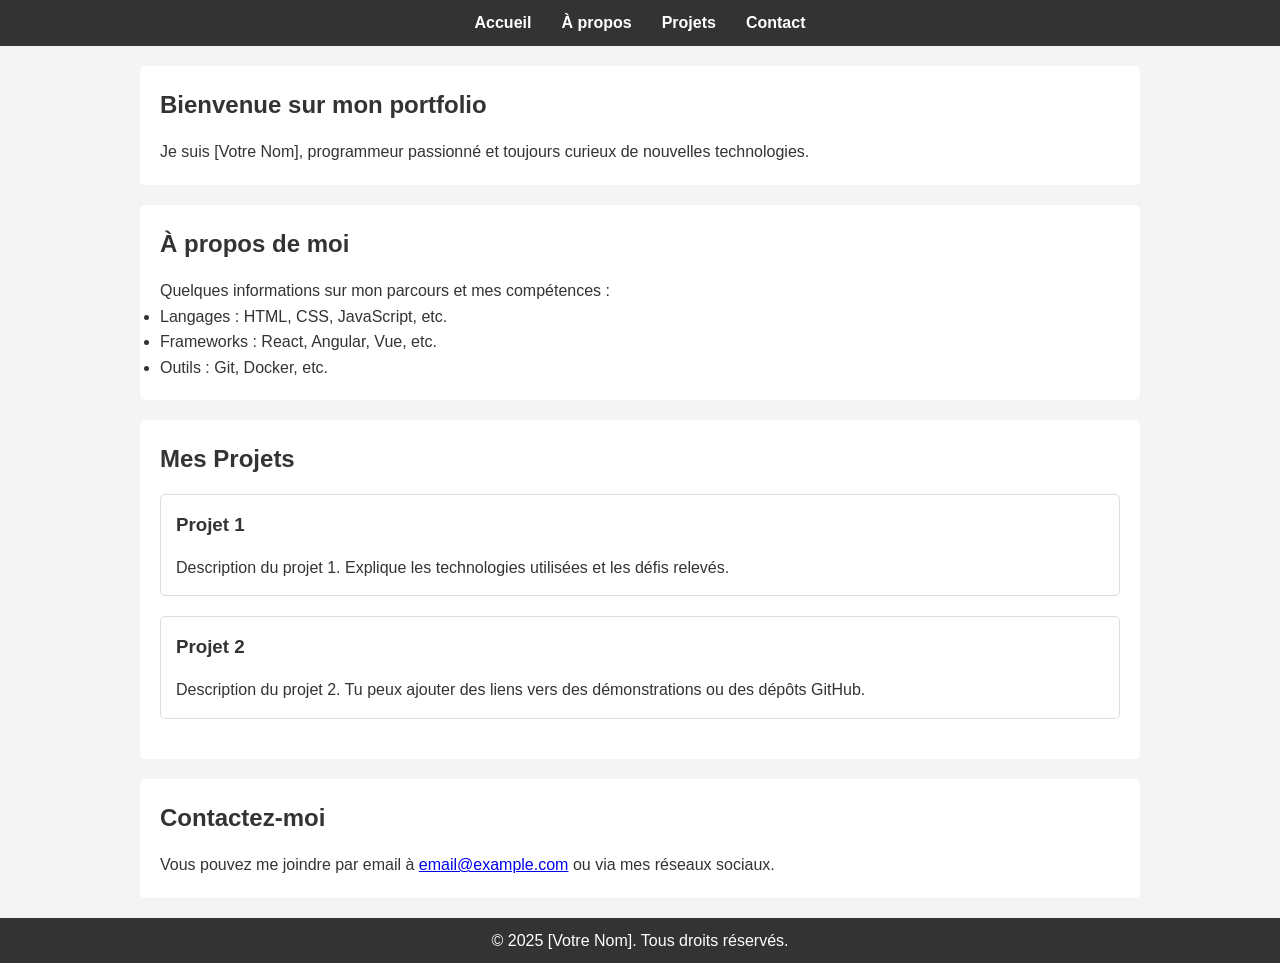
==== index.html @ 2e1150a4 "base" ====
<!DOCTYPE html>
<html lang="fr">
<head>
  <meta charset="UTF-8">
  <meta name="viewport" content="width=device-width, initial-scale=1.0">
  <title>Portfolio - [Votre Nom]</title>
  <link rel="stylesheet" href="styles.css">
</head>
<body>
  <!-- En-tête avec navigation -->
  <header>
    <nav>
      <ul>
        <li><a href="#accueil">Accueil</a></li>
        <li><a href="#apropos">À propos</a></li>
        <li><a href="#projets">Projets</a></li>
        <li><a href="#contact">Contact</a></li>
      </ul>
    </nav>
  </header>

  <!-- Section Accueil -->
  <section id="accueil">
    <h1>Bienvenue sur mon portfolio</h1>
    <p>Je suis [Votre Nom], programmeur passionné et toujours curieux de nouvelles technologies.</p>
  </section>

  <!-- Section À propos -->
  <section id="apropos">
    <h2>À propos de moi</h2>
    <p>Quelques informations sur mon parcours et mes compétences :</p>
    <ul>
      <li>Langages : HTML, CSS, JavaScript, etc.</li>
      <li>Frameworks : React, Angular, Vue, etc.</li>
      <li>Outils : Git, Docker, etc.</li>
    </ul>
  </section>

  <!-- Section Projets -->
  <section id="projets">
    <h2>Mes Projets</h2>
    <div class="projet">
      <h3>Projet 1</h3>
      <p>Description du projet 1. Explique les technologies utilisées et les défis relevés.</p>
    </div>
    <div class="projet">
      <h3>Projet 2</h3>
      <p>Description du projet 2. Tu peux ajouter des liens vers des démonstrations ou des dépôts GitHub.</p>
    </div>
    <!-- Ajoute autant de projets que nécessaire -->
  </section>

  <!-- Section Contact -->
  <section id="contact">
    <h2>Contactez-moi</h2>
    <p>Vous pouvez me joindre par email à <a href="mailto:email@example.com">email@example.com</a> ou via mes réseaux sociaux.</p>
  </section>

  <!-- Pied de page -->
  <footer>
    <p>&copy; 2025 [Votre Nom]. Tous droits réservés.</p>
  </footer>
</body>
</html>
---- styles.css ----
/* Réinitialisation des marges et paddings */
* {
    margin: 0;
    padding: 0;
    box-sizing: border-box;
  }
  
  /* Style global du body */
  body {
    font-family: Arial, sans-serif;
    line-height: 1.6;
    background-color: #f4f4f4;
    color: #333;
  }
  
  /* En-tête et navigation */
  header {
    background-color: #333;
    padding: 10px 0;
  }
  
  header nav ul {
    list-style: none;
    display: flex;
    justify-content: center;
  }
  
  header nav ul li {
    margin: 0 15px;
  }
  
  header nav ul li a {
    color: #fff;
    text-decoration: none;
    font-weight: bold;
  }
  
  header nav ul li a:hover {
    text-decoration: underline;
  }
  
  /* Sections principales */
  section {
    max-width: 1000px;
    margin: 20px auto;
    padding: 20px;
    background-color: #fff;
    border-radius: 5px;
  } 
  
  /* Titres */
  h1, h2, h3 {
    margin-bottom: 15px;
  }
  
  /* Bloc projet */
  .projet {
    margin-bottom: 20px;
    padding: 15px;
    border: 1px solid #ddd;
    border-radius: 5px;
  }
  
  /* Pied de page */
  footer {
    background-color: #333;
    color: #fff;
    text-align: center;
    padding: 10px 0;
  }
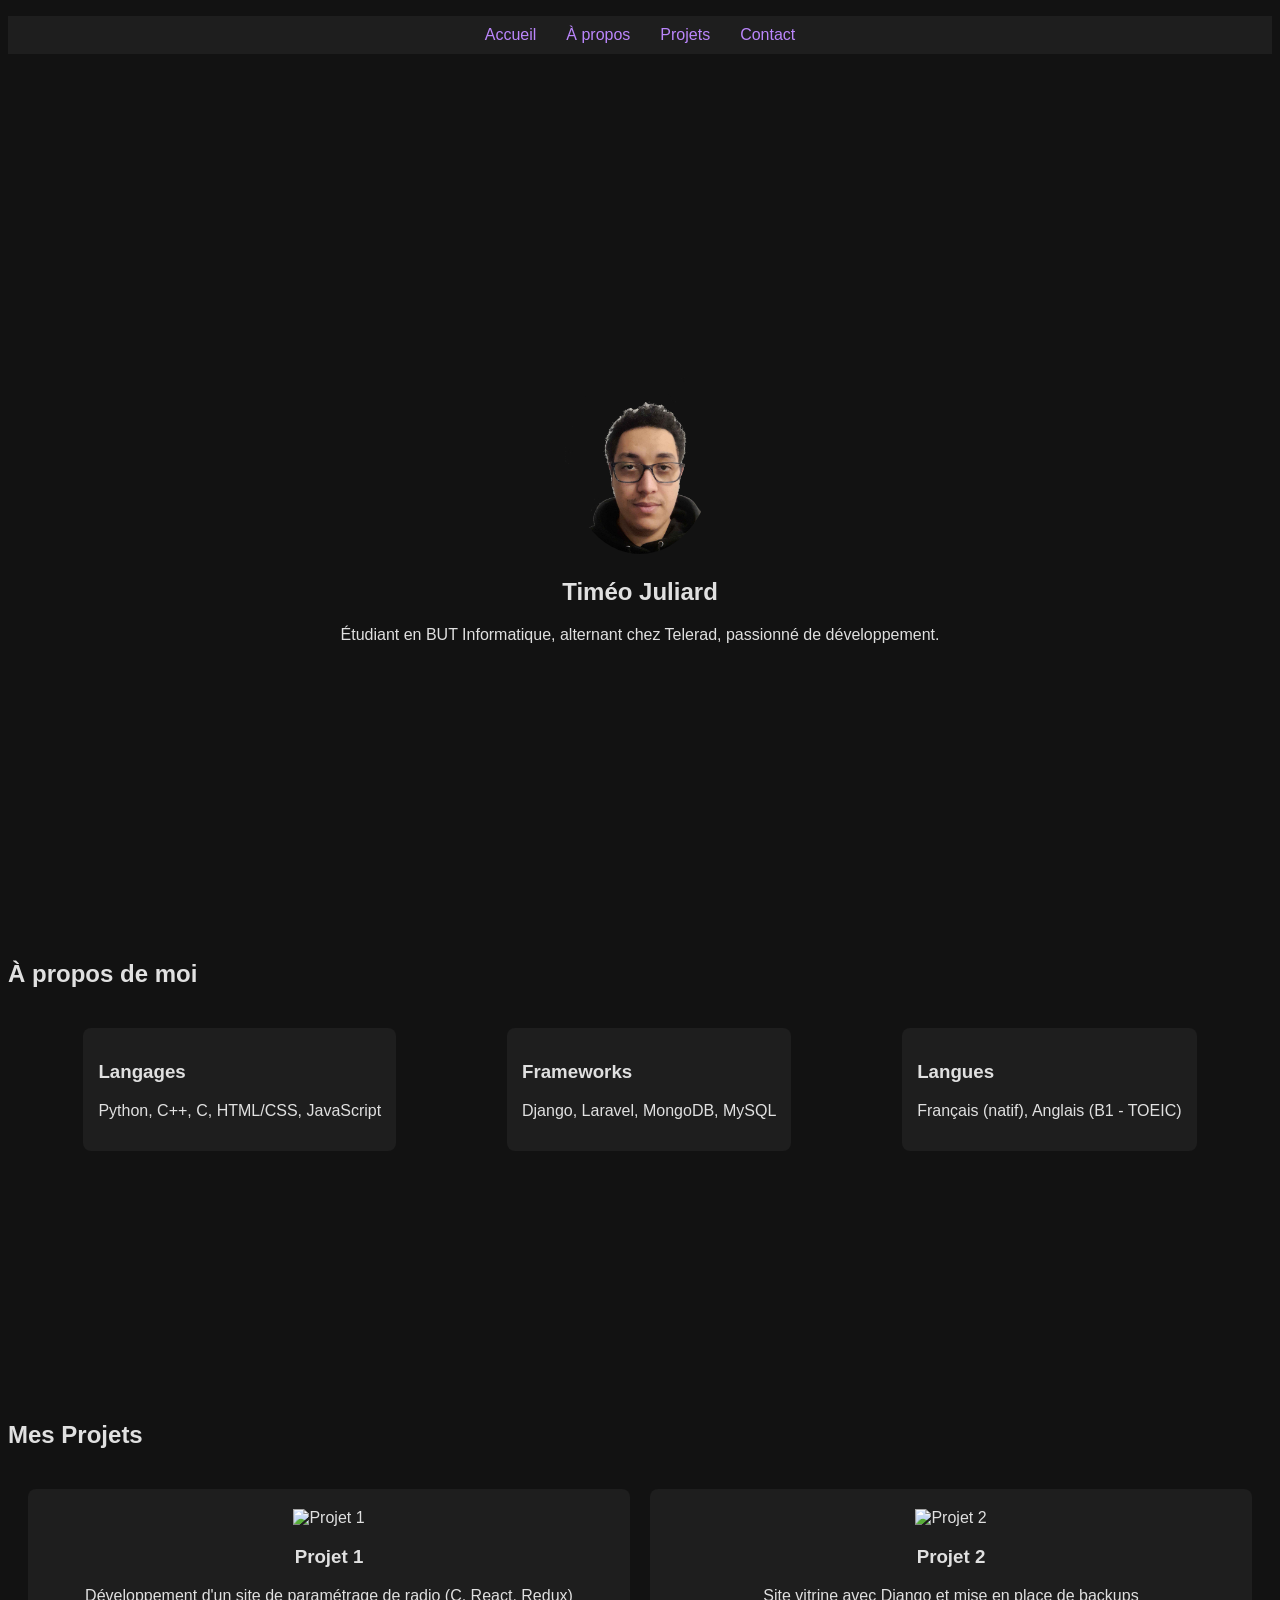
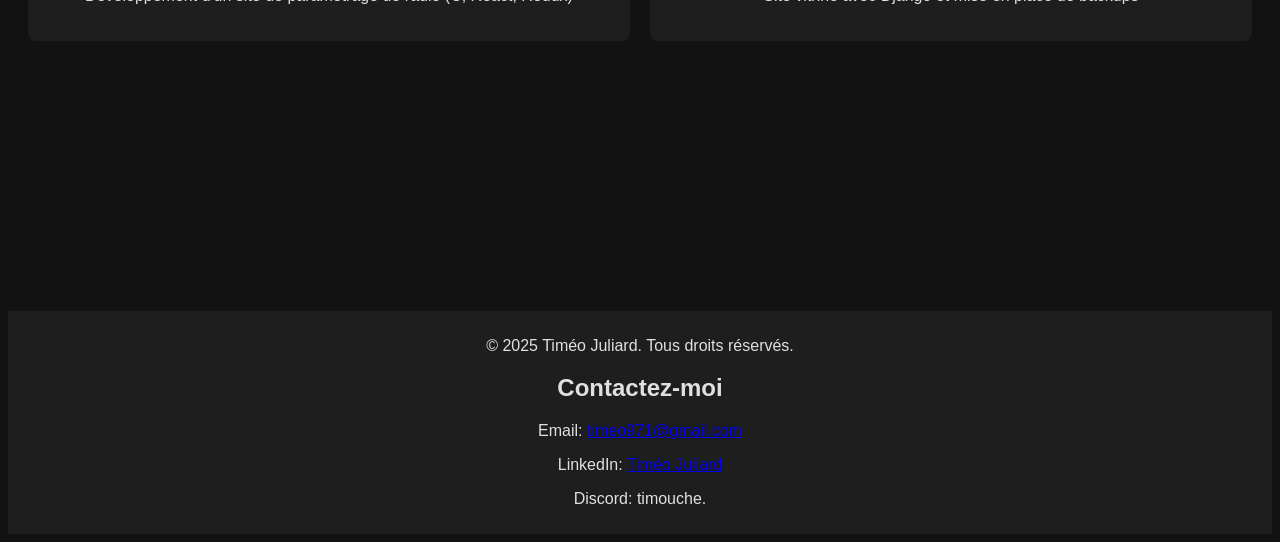
==== commit 3693a168: "mode sombre ajouter" ====
--- a/index.html
+++ b/index.html
@@ -1,64 +1,81 @@
 <!DOCTYPE html>
 <html lang="fr">
 <head>
-  <meta charset="UTF-8">
-  <meta name="viewport" content="width=device-width, initial-scale=1.0">
-  <title>Portfolio - [Votre Nom]</title>
-  <link rel="stylesheet" href="styles.css">
+    <meta charset="UTF-8">
+    <meta name="viewport" content="width=device-width, initial-scale=1.0">
+    <title>Portfolio - Timéo Juliard</title>
+    <link rel="stylesheet" href="styles.css">
 </head>
 <body>
-  <!-- En-tête avec navigation -->
-  <header>
-    <nav>
-      <ul>
-        <li><a href="#accueil">Accueil</a></li>
-        <li><a href="#apropos">À propos</a></li>
-        <li><a href="#projets">Projets</a></li>
-        <li><a href="#contact">Contact</a></li>
-      </ul>
-    </nav>
-  </header>
+    <!-- Navigation -->
+    <header>
+        <nav>
+            <ul>
+                <li><a href="#accueil">Accueil</a></li>
+                <li><a href="#apropos">À propos</a></li>
+                <li><a href="#projets">Projets</a></li>
+                <li><a href="#contact">Contact</a></li>
+            </ul>
+        </nav>
+    </header>
 
-  <!-- Section Accueil -->
-  <section id="accueil">
-    <h1>Bienvenue sur mon portfolio</h1>
-    <p>Je suis [Votre Nom], programmeur passionné et toujours curieux de nouvelles technologies.</p>
-  </section>
+    <!-- Section Accueil -->
+    <section id="accueil">
+        <div class="hero">
+            <img src="moi.png" alt="Timéo Juliard">
+            <h1>Timéo Juliard</h1>
+            <p>Étudiant en BUT Informatique, alternant chez Telerad, passionné de développement.</p>
+        </div>
+    </section>
+    <div claass="equart"></div>
+    <!-- Section À propos et compétences -->
+    <section id="apropos">
+        <h2>À propos de moi</h2>
+        <div class="skills">
+            <div class="skill-block">
+                <h3>Langages</h3>
+                <p>Python, C++, C, HTML/CSS, JavaScript</p>
+            </div>
+            <div class="skill-block">
+                <h3>Frameworks</h3>
+                <p>Django, Laravel, MongoDB, MySQL</p>
+            </div>
+            <div class="skill-block">
+                <h3>Langues</h3>
+                <p>Français (natif), Anglais (B1 - TOEIC)</p>
+            </div>
+        </div>
+    </section>
 
-  <!-- Section À propos -->
-  <section id="apropos">
-    <h2>À propos de moi</h2>
-    <p>Quelques informations sur mon parcours et mes compétences :</p>
-    <ul>
-      <li>Langages : HTML, CSS, JavaScript, etc.</li>
-      <li>Frameworks : React, Angular, Vue, etc.</li>
-      <li>Outils : Git, Docker, etc.</li>
-    </ul>
-  </section>
+    <!-- Section Projets -->
+    <section id="projets">
+        <h2>Mes Projets</h2>
+        <div class="grid">
+            <div class="project-card">
+                <img src="placeholder.png" alt="Projet 1">
+                <h3>Projet 1</h3>
+                <p>Développement d'un site de paramétrage de radio (C, React, Redux)</p>
+            </div>
+            <div class="project-card">
+                <img src="placeholder.png" alt="Projet 2">
+                <h3>Projet 2</h3>
+                <p>Site vitrine avec Django et mise en place de backups</p>
+            </div>
+        </div>
+    </section>
 
-  <!-- Section Projets -->
-  <section id="projets">
-    <h2>Mes Projets</h2>
-    <div class="projet">
-      <h3>Projet 1</h3>
-      <p>Description du projet 1. Explique les technologies utilisées et les défis relevés.</p>
-    </div>
-    <div class="projet">
-      <h3>Projet 2</h3>
-      <p>Description du projet 2. Tu peux ajouter des liens vers des démonstrations ou des dépôts GitHub.</p>
-    </div>
-    <!-- Ajoute autant de projets que nécessaire -->
-  </section>
+    <!-- Section Contact -->
+    <section id="contact">
+        
+    </section>
 
-  <!-- Section Contact -->
-  <section id="contact">
-    <h2>Contactez-moi</h2>
-    <p>Vous pouvez me joindre par email à <a href="mailto:email@example.com">email@example.com</a> ou via mes réseaux sociaux.</p>
-  </section>
-
-  <!-- Pied de page -->
-  <footer>
-    <p>&copy; 2025 [Votre Nom]. Tous droits réservés.</p>
-  </footer>
+    <!-- Footer -->
+    <footer>
+        <p>&copy; 2025 Timéo Juliard. Tous droits réservés.</p>
+        <h2>Contactez-moi</h2>
+        <p>Email: <a href="mailto:timeo971@gmail.com">timeo971@gmail.com</a></p>
+        <p>LinkedIn: <a href="https://www.linkedin.com/in/Timéo JULIARD/" target="_blank">Timéo Juliard</a></p>
+        <p>Discord: timouche.</p>
+    </footer>
 </body>
 </html>
--- a/styles.css
+++ b/styles.css
@@ -1,71 +1,70 @@
-/* Réinitialisation des marges et paddings */
-* {
-    margin: 0;
-    padding: 0;
-    box-sizing: border-box;
-  }
-  
-  /* Style global du body */
-  body {
-    font-family: Arial, sans-serif;
-    line-height: 1.6;
-    background-color: #f4f4f4;
-    color: #333;
-  }
-  
-  /* En-tête et navigation */
-  header {
-    background-color: #333;
-    padding: 10px 0;
-  }
-  
-  header nav ul {
-    list-style: none;
-    display: flex;
-    justify-content: center;
-  }
-  
-  header nav ul li {
-    margin: 0 15px;
-  }
-  
-  header nav ul li a {
-    color: #fff;
-    text-decoration: none;
-    font-weight: bold;
-  }
-  
-  header nav ul li a:hover {
-    text-decoration: underline;
-  }
-  
-  /* Sections principales */
-  section {
-    max-width: 1000px;
-    margin: 20px auto;
-    padding: 20px;
-    background-color: #fff;
-    border-radius: 5px;
-  } 
-  
-  /* Titres */
-  h1, h2, h3 {
-    margin-bottom: 15px;
-  }
-  
-  /* Bloc projet */
-  .projet {
-    margin-bottom: 20px;
-    padding: 15px;
-    border: 1px solid #ddd;
-    border-radius: 5px;
-  }
-  
-  /* Pied de page */
-  footer {
-    background-color: #333;
-    color: #fff;
-    text-align: center;
-    padding: 10px 0;
-  }
-  +body {
+  background-color: #121212;
+  color: #E0E0E0;
+  font-family: 'Orbitron', sans-serif;
+}
+header nav ul {
+  display: flex;
+  justify-content: center;
+  list-style: none;
+  padding: 10px;
+  background-color: #1E1E1E;
+}
+header nav ul li {
+  margin: 0 15px;
+}
+header nav ul li a {
+  color: #BB86FC;
+  text-decoration: none;
+}
+header nav ul li a:hover {
+  text-decoration: underline;
+}
+.hero {
+  text-align: center;
+  padding: 50px;
+}
+.hero img {
+  width: 150px;
+  border-radius: 50%;
+}
+.skills {
+  display: flex;
+  justify-content: space-around;
+  padding: 20px;
+}
+.skill-block {
+  background-color: #1E1E1E;
+  padding: 15px;
+  border-radius: 8px;
+  transition: box-shadow 0.3s ease;
+}
+.skill-block:hover {
+  box-shadow: 0 0 10px #BB86FC;
+}
+.grid {
+  display: grid;
+  grid-template-columns: repeat(2, 1fr);
+  gap: 20px;
+  padding: 20px;
+}
+.project-card {
+  background-color: #1E1E1E;
+  padding: 20px;
+  border-radius: 8px;
+  text-align: center;
+  transition: box-shadow 0.3s ease;
+}
+.project-card:hover {
+  box-shadow: 0 0 15px #03DAC6;
+}
+footer {
+  text-align: center;
+  padding: 10px;
+  background-color: #1E1E1E;
+}
+
+section
+{
+  margin: 250px 0;
+}
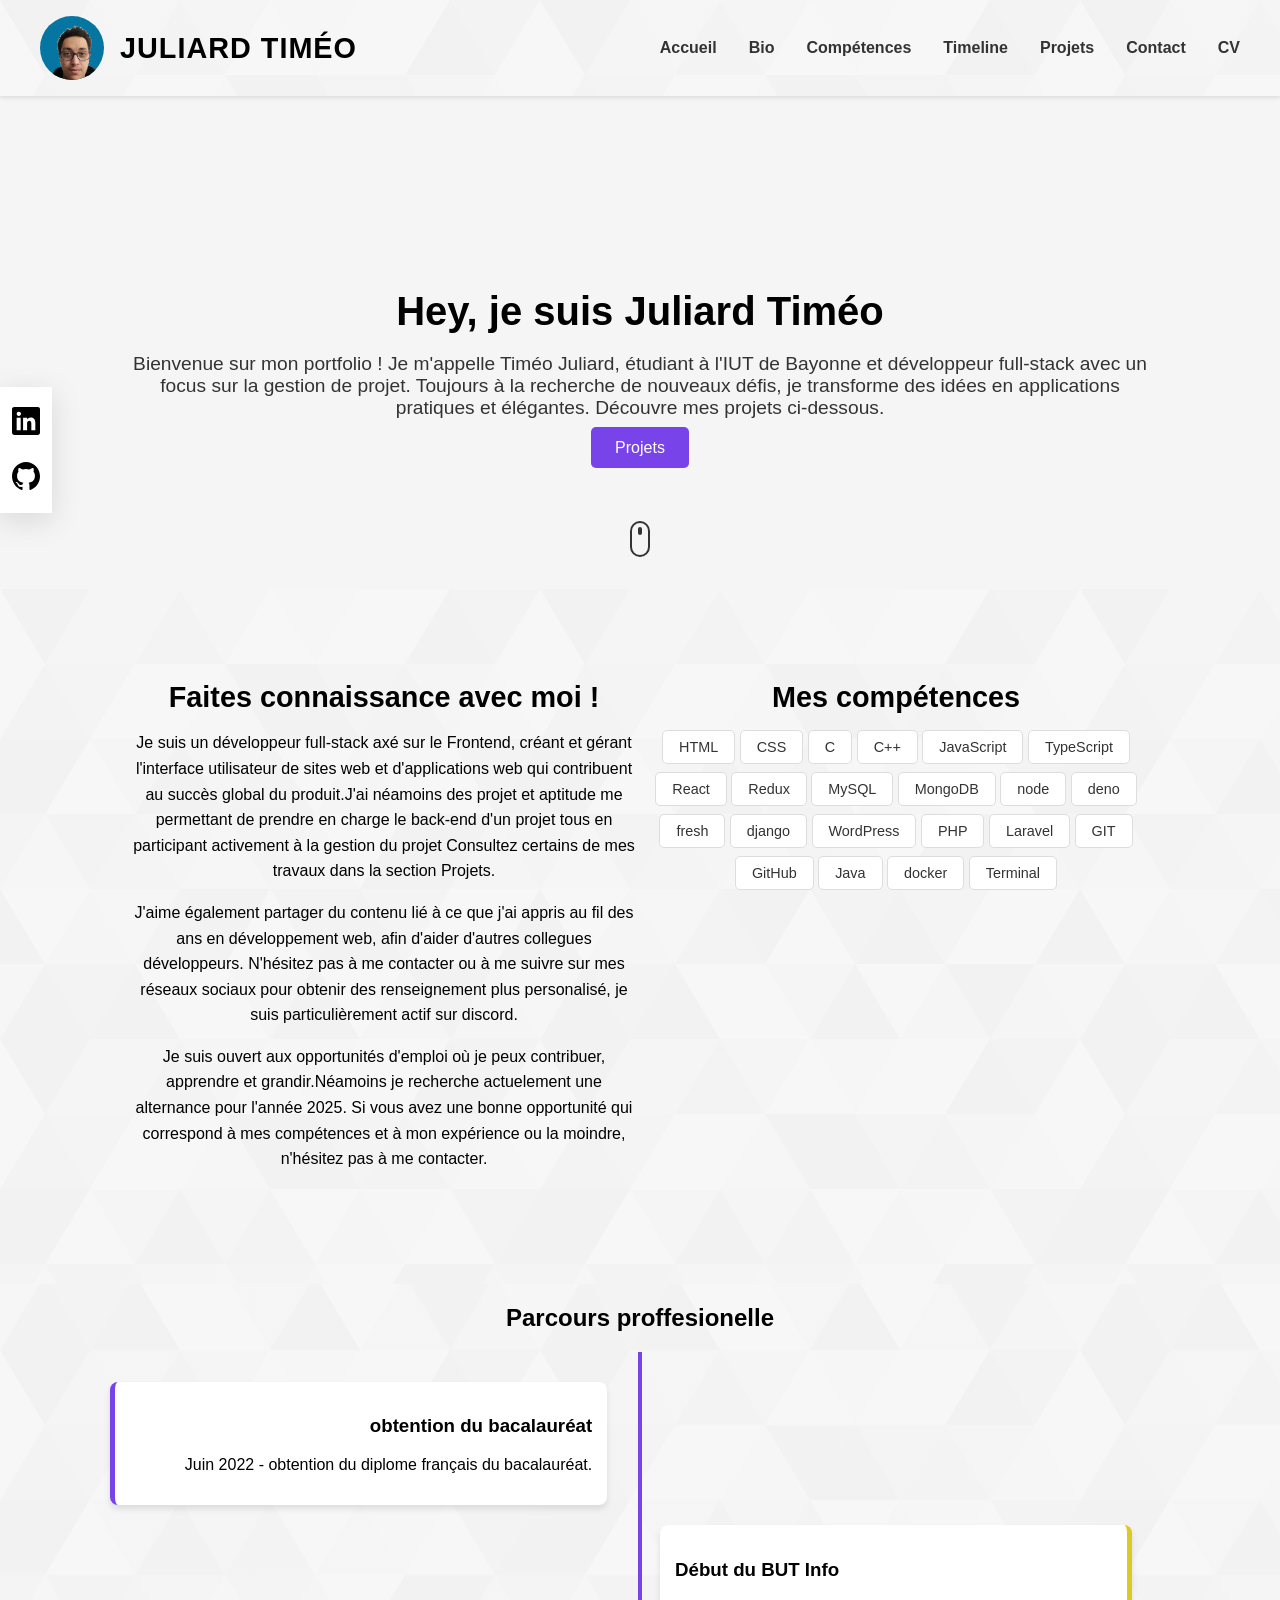
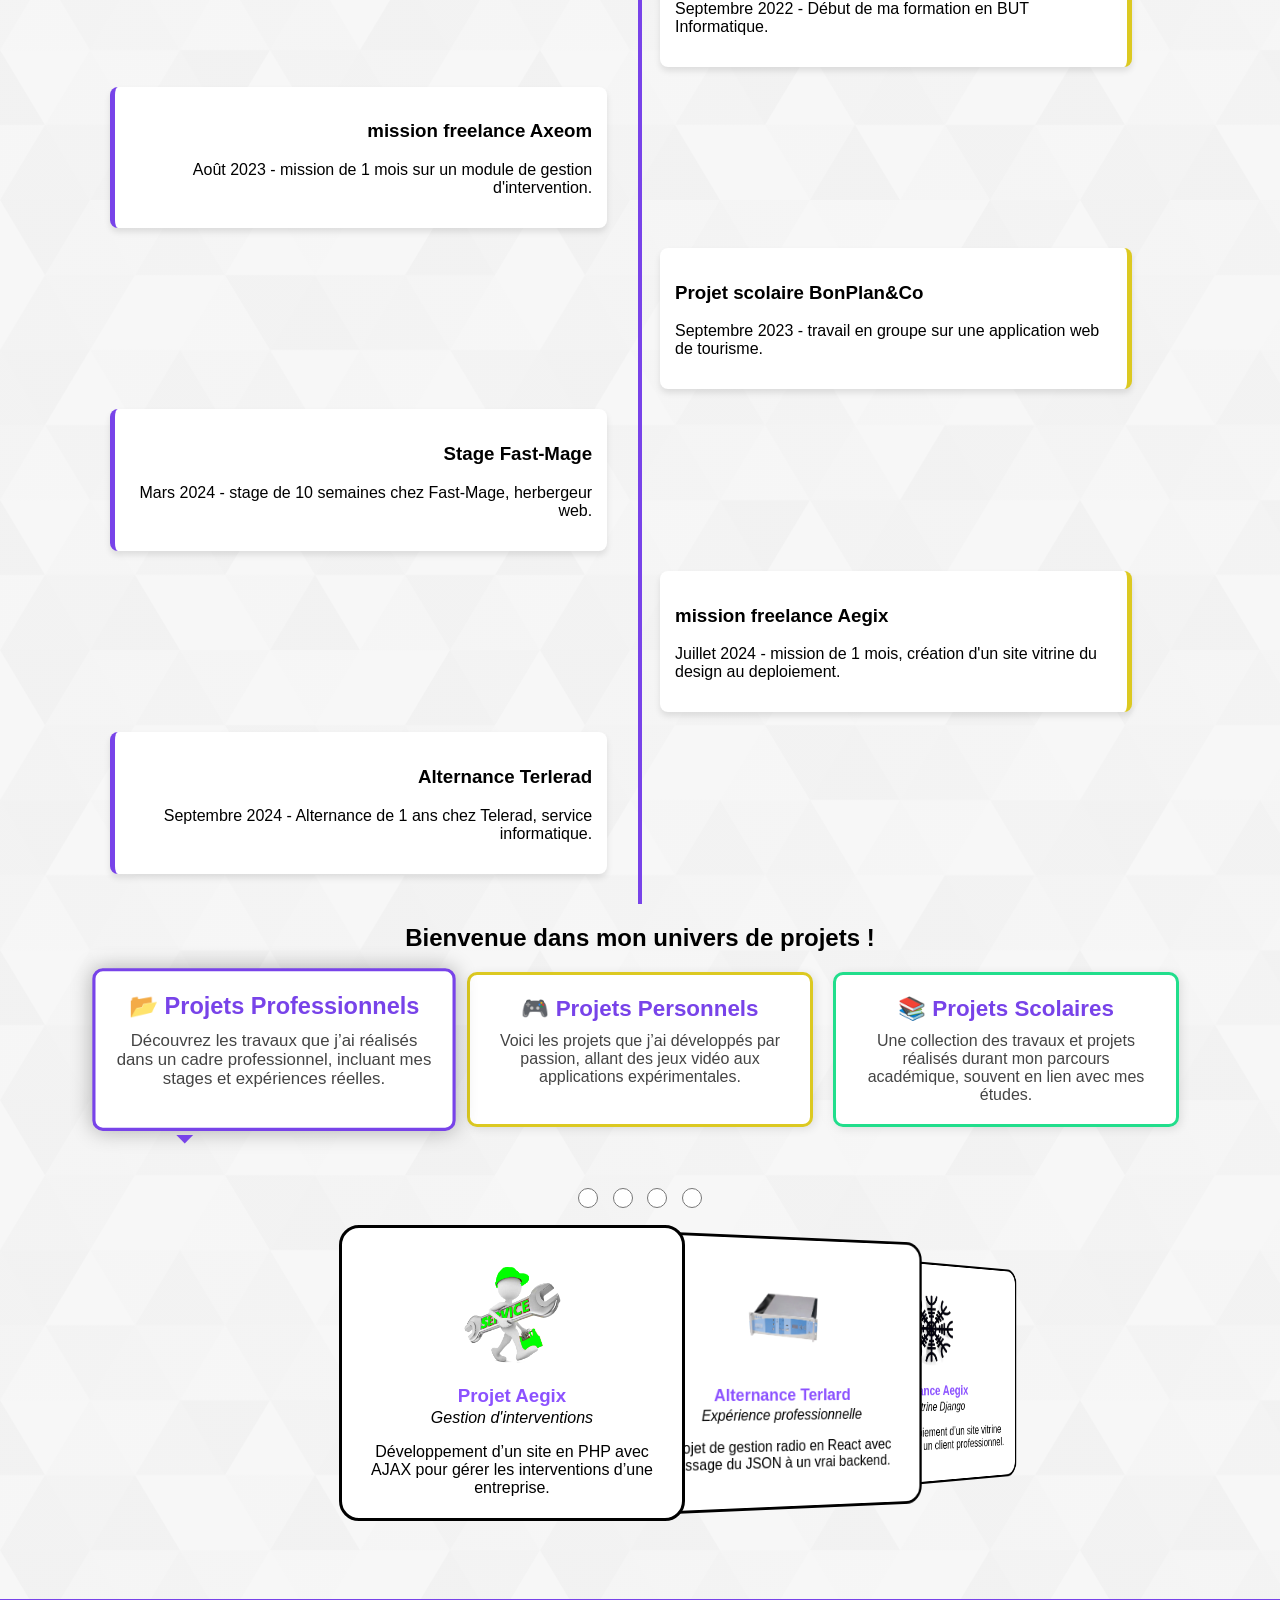
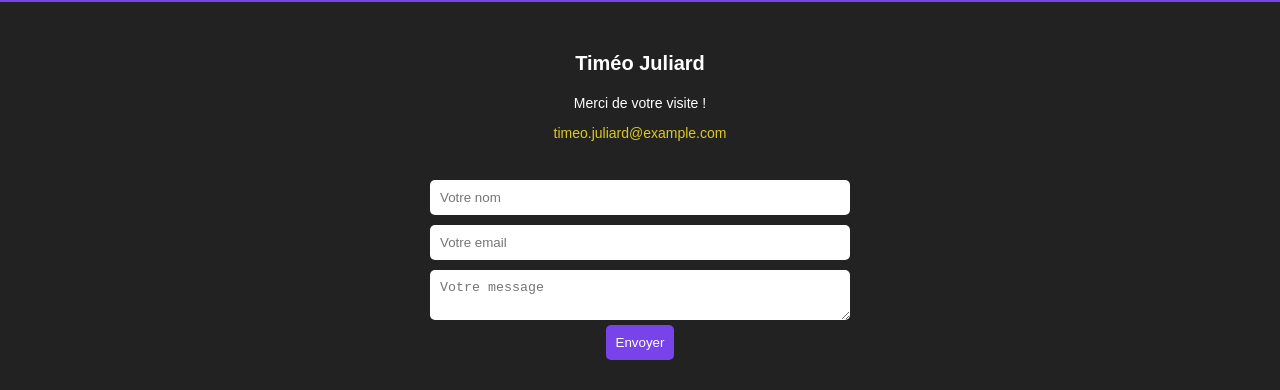
==== commit db7c8dd7: "base" ====
--- a/index.html
+++ b/index.html
@@ -1,81 +1,903 @@
 <!DOCTYPE html>
 <html lang="fr">
+
 <head>
-    <meta charset="UTF-8">
-    <meta name="viewport" content="width=device-width, initial-scale=1.0">
-    <title>Portfolio - Timéo Juliard</title>
-    <link rel="stylesheet" href="styles.css">
+  <meta charset="UTF-8">
+  <meta name="viewport" content="width=device-width, initial-scale=1.0">
+  <title>Portfolio de [Votre Nom]</title>
+  <link rel="stylesheet" href="styles.css">
+  <script src="https://unpkg.com/swiper/swiper-bundle.min.js"></script>
+  <script src="script.js" defer></script>
 </head>
+
 <body>
-    <!-- Navigation -->
-    <header>
-        <nav>
-            <ul>
-                <li><a href="#accueil">Accueil</a></li>
-                <li><a href="#apropos">À propos</a></li>
-                <li><a href="#projets">Projets</a></li>
-                <li><a href="#contact">Contact</a></li>
+  <header class="header">
+    <div class="container">
+      <div class="header__logo-container">
+        <div class="header__logo-img-cont">
+          <img src="images/random/moi.png" alt="Ram Maheshwari Logo Image" class="header__logo-img">
+        </div>
+        <span class="header__logo-sub">Juliard Timéo</span>
+      </div>
+      <nav class="header__nav">
+        <ul class="header__nav-list">
+          <li class="header__nav-item"><a href="#anvil_accueil" class="header__nav-link">Accueil</a></li>
+          <li class="header__nav-item"><a href="#anvil_bio" class="header__nav-link">Bio</a></li>
+          <li class="header__nav-item"><a href="#anvil_compétence" class="header__nav-link">Compétences</a></li>
+          <li class="header__nav-item"><a href="#anvil_timeline" class="header__nav-link">Timeline</a></li>
+          <li class="header__nav-item"><a href="#anvil_projet" class="header__nav-link">Projets</a></li>
+          <li class="header__nav-item"><a href="#anvil_footer" class="header__nav-link">Contact</a></li>
+          <li class="header__nav-item"> <a class="header__nav-link" href="#" onclick="showCV(event)">CV</a></li>
+        </ul>
+      </nav>
+      
+      <div class="header__toggle">
+        <span class="header__toggle-icon"></span>
+      </div>
+    </div>
+  </header>
+  
+  <div class="main_content">
+    <!-- Overlay pour prévisualisation -->
+    <div class="overlay" id="cvOverlay">
+      <div class="overlay-content">
+          <iframe src="CV_timeo.pdf"></iframe>
+          <div class="cv-buttons">
+              <a href="CV_timeo.pdf" download="assets/CV_timeo.pdf">
+                  <button>Télécharger mon CV</button>
+              </a>
+          </div>
+          <button class="close-btn" onclick="closeCV()">Fermer</button>
+      </div>
+  </div>
+
+
+    <section class="home-hero">
+      <div class="home-hero__content" id="anvil_accueil">
+        <h1 class="heading-primary">Hey, je suis Juliard Timéo</h1>
+        <div class="home-hero__info">
+          <p class="text-primary">
+            Bienvenue sur mon portfolio ! Je m'appelle Timéo Juliard, étudiant à l'IUT de Bayonne et développeur full-stack avec un focus sur la gestion de projet. Toujours à la recherche de nouveaux défis, je transforme des idées en applications pratiques et élégantes. Découvre mes projets ci-dessous.
+          </p>
+        </div>
+        <div class="home-hero__cta">
+          <a href="#projects" class="btn btn--bg">Projets</a>
+        </div>
+      </div>
+      <div class="home-hero__socials">
+        <div class="home-hero__social">
+          <a href="https://www.linkedin.com/in/tim%C3%A9o-juliard-0a3bb12a0/" class="home-hero__social-icon-link" rel="noreferrer"
+            target="_blank">
+            <img src="images/logo/linkedin-dark.svg" alt="Ram Maheshwari Linkedin Profile" class="home-hero__social-icon">
+          </a>
+        </div>
+        <!-- <div class="home-hero__social">
+          <a href="https://www.youtube.com/channel/UCIb8_J9lqtiWGMIOdQ5DVsg"
+            class="home-hero__social-icon-link home-hero__social-icon-link--bd-none" rel="noreferrer" target="_blank">
+            <img src="yt-dark.svg" alt="RammCodes Youtube Channel" class="home-hero__social-icon">
+          </a>
+        </div> -->
+        <div class="home-hero__social">
+          <a href="https://github.com/" class="home-hero__social-icon-link" rel="noreferrer" target="_blank">
+            <img src="images/logo/github-dark.svg" alt="RammCodes Github Profile" class="home-hero__social-icon">
+          </a>
+        </div>
+      </div>
+      <div class="home-hero__mouse-scroll-cont">
+        <div class="mouse"></div>
+      </div>
+    </section>
+
+    <section id="about" class="about">
+      <div class="container_about">
+        <!-- <h2 class="section__title">À propos de moi</h2>
+        <p class="section__subtitle">
+          Vous trouverez ici plus d'informations sur moi, ce que je fais et mes compétences actuelles en matière de
+          programmation et de technologie.
+        </p> -->
+        <div class="about__content">
+          <div class="about__description" id="anvil_bio">
+            <h3>Faites connaissance avec moi !</h3>
+            <p>
+              Je suis un développeur full-stack axé sur le Frontend, créant et gérant l'interface utilisateur de sites
+              web et d'applications web qui contribuent au succès global du produit.J'ai néamoins des projet et 
+              aptitude me permettant de prendre en charge le back-end d'un projet tous en participant activement 
+              à la gestion du projet Consultez certains de mes travaux dans la section Projets.
+            </p>
+            <p>
+              J'aime également partager du contenu lié à ce que j'ai appris au fil des ans en développement web, afin
+              d'aider d'autres collegues développeurs. N'hésitez pas à me contacter ou à me suivre
+              sur mes réseaux sociaux pour obtenir des renseignement plus personalisé, je suis particulièrement actif sur discord.
+            </p>
+            <p>
+              Je suis ouvert aux opportunités d'emploi où je peux contribuer, apprendre et grandir.Néamoins je
+              recherche actuelement une alternance pour l'année 2025. Si vous avez une bonne opportunité qui 
+              correspond à mes compétences et à mon expérience ou la moindre, n'hésitez pas à me contacter.
+            </p>
+          </div>
+          <div class="about__skills" id="anvil_compétence">
+            <h3>Mes compétences</h3>
+            <ul class="skills__list">
+              <li class="skills__list-item">HTML</li>
+              <li class="skills__list-item">CSS</li>
+              <li class="skills__list-item">C</li>
+              <li class="skills__list-item">C++</li>
+              <li class="skills__list-item">JavaScript</li>
+              <li class="skills__list-item">TypeScript</li>
+              <li class="skills__list-item">React</li>
+              <li class="skills__list-item">Redux</li>
+              <li class="skills__list-item">MySQL</li>
+              <li class="skills__list-item">MongoDB</li>
+              <li class="skills__list-item">node</li>
+              <li class="skills__list-item">deno</li>
+              <li class="skills__list-item">fresh</li>
+              <li class="skills__list-item">django</li>
+              <li class="skills__list-item">WordPress</li>
+              <li class="skills__list-item">PHP</li>
+              <li class="skills__list-item">Laravel</li>
+              <li class="skills__list-item">GIT</li>
+              <li class="skills__list-item">GitHub</li>
+              <li class="skills__list-item">Java</li>
+              <li class="skills__list-item">docker</li>
+              <li class="skills__list-item">Terminal</li>
             </ul>
-        </nav>
-    </header>
-
-    <!-- Section Accueil -->
-    <section id="accueil">
-        <div class="hero">
-            <img src="moi.png" alt="Timéo Juliard">
-            <h1>Timéo Juliard</h1>
-            <p>Étudiant en BUT Informatique, alternant chez Telerad, passionné de développement.</p>
-        </div>
+          </div>
+        </div>
+      </div>
     </section>
-    <div claass="equart"></div>
-    <!-- Section À propos et compétences -->
-    <section id="apropos">
-        <h2>À propos de moi</h2>
-        <div class="skills">
-            <div class="skill-block">
-                <h3>Langages</h3>
-                <p>Python, C++, C, HTML/CSS, JavaScript</p>
-            </div>
-            <div class="skill-block">
-                <h3>Frameworks</h3>
-                <p>Django, Laravel, MongoDB, MySQL</p>
-            </div>
-            <div class="skill-block">
-                <h3>Langues</h3>
-                <p>Français (natif), Anglais (B1 - TOEIC)</p>
-            </div>
-        </div>
+
+    <!-- composant timeline -->
+    <h2>Parcours proffesionelle</h2>
+    <div class="timeline-container" id="anvil_timeline">
+      <div class="timeline-event left">
+        <div class="timeline-content">
+          <h3>obtention du bacalauréat</h3>
+          <p>Juin 2022 - obtention du diplome français du bacalauréat.</p>
+        </div>
+      </div>
+      <div class="timeline-event right">
+        <div class="timeline-content">
+          <h3>Début du BUT Info</h3>
+          <p>Septembre 2022 - Début de ma formation en BUT Informatique.</p>
+        </div>
+      </div>
+      <div class="timeline-event left">
+        <div class="timeline-content">
+          <h3>mission freelance Axeom</h3>
+          <p>Août 2023 - mission de 1 mois sur un module de gestion d'intervention.</p>
+        </div>
+      </div>
+      <div class="timeline-event right">
+        <div class="timeline-content">
+          <h3>Projet scolaire BonPlan&Co</h3>
+          <p>Septembre 2023 - travail en groupe sur une application web de tourisme.</p>
+        </div>
+      </div>
+      <div class="timeline-event left">
+        <div class="timeline-content">
+          <h3>Stage Fast-Mage</h3>
+          <p>Mars 2024 - stage de 10 semaines chez Fast-Mage, herbergeur web.</p>
+        </div>
+      </div>
+      <div class="timeline-event right">
+        <div class="timeline-content">
+          <h3>mission freelance Aegix</h3>
+          <p>Juillet 2024 - mission de 1 mois, création d'un site vitrine du design au deploiement.</p>
+        </div>
+      </div>
+      <div class="timeline-event left">
+        <div class="timeline-content">
+          <h3>Alternance Terlerad</h3>
+          <p>Septembre 2024 - Alternance de 1 ans chez Telerad, service informatique.</p>
+        </div>
+      </div>
+    </div>
+
+    <h2 class="title_center" id="anvil_projet">Bienvenue dans mon univers de projets !</h2>
+
+    <div class="container_projet_category ">
+      <div class="project-category project-pro" onclick="handleClick(this,1)" id="first_selected_category">
+        <div class="category-title">📂 Projets Professionnels</div>
+        <div class="category-description">
+          Découvrez les travaux que j’ai réalisés dans un cadre professionnel, incluant mes stages et expériences
+          réelles.
+        </div>
+      </div>
+
+      <div class="project-category project-perso " onclick="handleClick(this,2)">
+        <div class="category-title">🎮 Projets Personnels</div>
+        <div class="category-description">
+          Voici les projets que j’ai développés par passion, allant des jeux vidéo aux applications expérimentales.
+        </div>
+      </div>
+
+      <div class="project-category project-school" onclick="handleClick(this,3)">
+        <div class="category-title">📚 Projets Scolaires</div>
+        <div class="category-description">
+          Une collection des travaux et projets réalisés durant mon parcours académique, souvent en lien avec mes
+          études.
+        </div>
+      </div>
+    </div>
+    <br>
+    <br>
+
+    <!-- les 3 carrouselle -->
+    <section id="section_carrousel_1" class="section_carrouselle">
+      <!-- <div id="input_position_div_1"> -->
+        <input type="radio" name="position" class="toggle-button" data-target="projet_gestion_intervention"/>
+        <input type="radio" name="position" class="toggle-button" data-target="projet_alternance_terlard"/>
+        <input type="radio" name="position" class="toggle-button" data-target="projet_freelance_aegix"/>
+        <input type="radio" name="position" class="toggle-button" data-target="projet_stage_fastmage"/>
+        <!-- <input type="radio" name="position" /> -->
+      <!-- </div> -->
+      <main id="carousel">
+        <div class="item">
+          <img src="images/pro/intervention.png">
+          <h3 class="name">Projet Aegix</h3>
+            <p class="occupation">Gestion d'interventions</p>
+            <p class="testimonial">Développement d’un site en PHP avec AJAX pour gérer les interventions d’une entreprise.</p>
+        </div>
+        <div class="item">
+          <img src="images/pro/telerad.png">
+          <h3 class="name">Alternance Terlard</h3>
+          <p class="occupation">Expérience professionnelle</p>
+          <p class="testimonial">Projet de gestion radio en React avec passage du JSON à un vrai backend.</p>
+        </div>
+        <div class="item">
+          <img src="images/pro/aegix.png">
+          <h3 class="name">Freelance Aegix</h3>
+          <p class="occupation">Site vitrine Django</p>
+          <p class="testimonial">Création et déploiement d’un site vitrine avec Django pour un client professionnel.</p>
+        </div>
+        <div class="item">
+          <img src="images/pro/fasteo.png">
+          <h3 class="name">Stage Fast Mage</h3>
+            <p class="occupation">Développement Full Stack</p>
+            <p class="testimonial">Conception d’un tableur intelligent avec IA, MongoDB et un backend collaboratif.</p>
+          </div>
+        <!-- <div class="item">
+          <img src="moi.png">
+          <h3 class="name">Luke Maxwell</h3>
+          <p class="occupation">System Architect</p>
+          <p class="testimonial">Lorem ipsum dolor sit amet, consectetur adipisicing elit. Esse, tempore.</p>
+        </div> -->
+      </main>
     </section>
-
-    <!-- Section Projets -->
-    <section id="projets">
-        <h2>Mes Projets</h2>
-        <div class="grid">
-            <div class="project-card">
-                <img src="placeholder.png" alt="Projet 1">
-                <h3>Projet 1</h3>
-                <p>Développement d'un site de paramétrage de radio (C, React, Redux)</p>
-            </div>
-            <div class="project-card">
-                <img src="placeholder.png" alt="Projet 2">
-                <h3>Projet 2</h3>
-                <p>Site vitrine avec Django et mise en place de backups</p>
-            </div>
-        </div>
+    <section id="section_carrousel_2" class="section_carrouselle">
+      <input type="radio" name="position" class="toggle-button" data-target="projet_jeu_007"/>
+      <input type="radio" name="position" class="toggle-button" data-target="projet_jeu_007_v2"/>
+      <input type="radio" name="position" class="toggle-button" data-target="projet_goomba_mario"/>
+      <!-- <input type="radio" name="position" />
+      <input type="radio" name="position" /> -->
+      <br>
+      <main id="carousel">
+        <div class="item">
+          <img src="images/perso/gomba.png">
+          <h3 class="name">Goomba Mario</h3>
+          <p class="occupation">Jeu 2D en Python</p>
+          <p class="testimonial">Développement solo d’un jeu Pygame avec collisions complexes.</p>
+        </div>
+        <div class="item">
+          <img src="images/perso/Python_logo.png">
+          <h3 class="name">Jeu 007</h3>
+            <p class="occupation">Jeu Python au tour par tour</p>
+            <p class="testimonial">Création d’un jeu stratégique avec attaques, défenses, et une version en ligne via Mosquitto.</p>
+          </div>
+        <div class="item">
+          <img src="images/perso/node_logo.png">
+          <h3 class="name">Jeu 007 - Web</h3>
+            <p class="occupation">Reboot multijoueur en ligne</p>
+            <p class="testimonial">Refonte complète du jeu 007 en site web avec JavaScript, WebSockets et système stratégique avancé.</p>
+          </div>
+        <!-- <div class="item">
+          <img src="sourire.png">
+          <h3 class="name">Eve Smith</h3>
+          <p class="occupation">UI/UX Designer</p>
+          <p class="testimonial">Lorem ipsum dolor sit amet, consectetur adipisicing elit. Quod, beatae?</p>
+        </div>
+        <div class="item">
+          <img src="sourire.png">
+          <h3 class="name">Luke Maxwell</h3>
+          <p class="occupation">System Architect</p>
+          <p class="testimonial">Lorem ipsum dolor sit amet, consectetur adipisicing elit. Esse, tempore.</p>
+        </div> -->
+      </main>
     </section>
-
-    <!-- Section Contact -->
-    <section id="contact">
+    <section id="section_carrousel_3" class="section_carrouselle">
+      <input type="radio" name="position" class="toggle-button" data-target="projet_site_web"/>
+      <input type="radio" name="position" class="toggle-button" data-target="projet_memory"/>
+      <input type="radio" name="position" class="toggle-button" data-target="projet_odoo_fnf" />
+      <input type="radio" name="position" class="toggle-button" data-target="projet_bonplan"/>
+      <input type="radio" name="position" class="toggle-button" data-target="projet_data_analysis"/>
+      <main id="carousel">
+        <div class="item">
+          <img src="images/scolaire/BonPlannCo.JPG">
+          <h3 class="name">Application Bons Plans</h3>
+            <p class="occupation">Projet universitaire collaboratif</p>
+            <p class="testimonial">Développement d’une appli web de bons plans avec algorithme de recommandation, gestion agile, et documentation complète.</p>
+          </div>
+        <div class="item">
+          <img src="images/scolaire/memory.jpg">
+          <h3 class="name">Memory en C++</h3>
+            <p class="occupation">Projet universitaire en équipe</p>
+            <p class="testimonial">Création d’un jeu Memory via CMD en C++, avec gestion d’algorithmes, de projet, et collaboration sur un mois et demi.</p>
+          </div>
+        <div class="item">
+          <img src="images/scolaire/occitanie.jpg">
+          <h3 class="name">Site Web Universitaire</h3>
+            <p class="occupation">Projet web en groupe (HTML/CSS)</p>
+            <p class="testimonial">Conception d’un site web complet avec maquettes, charte graphique et développement collaboratif en HTML/CSS avec un fichier CSS commun.</p>
+          </div>
+        <div class="item">
+          <img src="images/scolaire/odoo_wordpress.png">
+            <h3 class="name">Module Odoo - FNF</h3>
+            <p class="occupation">Dév. avancé & intégration WordPress</p>
+            <p class="testimonial">Création d’un module Odoo pour la gestion musicale, relié à WordPress, inspiré de Friday Night Funkin’.</p>
+          </div>
+        <div class="item" >
+          <img src="images/scolaire/spyder_logo.png">
+            <h3 class="name">Analyse de Données - Python</h3>
+            <p class="occupation">Traitement & visualisation CSV</p>
+            <p class="testimonial">Programmes en Python pour analyser et afficher des données via des dataframes, réalisés en binôme.</p>
+          </div>
+      </main>
+    </section>
+    <br>
+
+    <!-- <div>
+      <h2>Entreprtise</h2>
+      <button class="toggle-button" data-target="projet_gestion_intervention">projet_gestion_intervention</button>
+      <button class="toggle-button" data-target="projet_alternance_terlard">projet_alternance_terlard</button>
+      <button class="toggle-button" data-target="projet_freelance_aegix">projet_freelance_aegix</button>
+      <button class="toggle-button" data-target="projet_stage_fastmage">projet_stage_fastmage</button>
+      
+    </div>
+    <div>
+      <h2>Perso</h2>
+      <button class="toggle-button" data-target="projet_jeu_007">projet_jeu_007</button>
+      <button class="toggle-button" data-target="projet_jeu_007_v2">projet_jeu_007_v2</button>
+      <button class="toggle-button" data-target="projet_goomba_mario">projet_goomba_mario</button>
+    </div>
+    <div>
+      <h2>Scolaire</h2>
+      <button class="toggle-button" data-target="projet_site_web">projet_site_web</button>
+      <button class="toggle-button" data-target="projet_memory">projet_memory</button>
+      <button class="toggle-button" data-target="projet_odoo_fnf">projet_odoo_fnf</button>
+      <button class="toggle-button" data-target="projet_bonplan">projet_bonplan</button>
+      <button class="toggle-button" data-target="projet_data_analysis">projet_data_analysis</button>
+    </div>  -->
+
+
+    <!-- ========== les div projet ========== -->
+    
+     <!-- projet alternance  -->
+    <div class="project-card" id="projet_alternance_terlard">
+      <div class="project-title">Expérience Professionnelle : <span class="highlight">Alternance Terlard</span></div>
+      <div class="project-meta">Réalisé par : Timéo Julliard | Date : 02/02/2023</div>
+    
+      <div class="project-content">
+        <p><strong>Objectif :</strong> Retour sur mon alternance durant ma dernière année de BUT informatique à Anglet.</p>
+        <p>J'ai dû chercher une alternance ou me résoudre à faire un stage. Ayant trouvé une alternance, voici un état des lieux de son déroulement.</p>
         
-    </section>
-
-    <!-- Footer -->
-    <footer>
-        <p>&copy; 2025 Timéo Juliard. Tous droits réservés.</p>
-        <h2>Contactez-moi</h2>
-        <p>Email: <a href="mailto:timeo971@gmail.com">timeo971@gmail.com</a></p>
-        <p>LinkedIn: <a href="https://www.linkedin.com/in/Timéo JULIARD/" target="_blank">Timéo Juliard</a></p>
-        <p>Discord: timouche.</p>
+        <p>Les premières missions qui m’ont été confiées incluaient une formation aux technologies que j’allais utiliser : React, Redux et Tailwind CSS. J'ai également eu une journée pour lire la documentation des machines et explorer le code existant.</p>
+    
+        <p>Mon travail principal a concerné un projet de gestion de radio. Il s'agissait de reprendre le travail d’un autre développeur qui avait conçu un site permettant de gérer une radio, mais sans backend réel, tout passant par un fichier JSON. Mon rôle a été d'ajouter des fonctionnalités et de faire en sorte que les requêtes ne passent plus par ce fichier JSON, mais directement par des demandes envoyées à la radio (extraction des infos de configuration, requêtes de reboot, etc.).</p>
+    
+        <p>Le projet principal est maintenant en grande partie terminé et je suis confiant pour la suite.</p>
+      </div>
+    
+      <div class="project-resources">
+        <p><strong>Compétences acquises :</strong> <br>
+          - Apprentissage de React, Redux et Tailwind CSS <br>
+          - Lecture et compréhension de code existant <br>
+          - Gestion de version avec GitHub <br>
+          - Développement de fonctionnalités backend pour la radio
+        </p>
+        
+        <p><strong>Ressources utilisées :</strong> <br>
+          - Environnement de développement : VS Code <br>
+          - Matériel : PC et équipement radio
+        </p>
+      </div>
+    
+      <div class="project-attachments">
+        <p><strong>Fichiers joints :</strong> <br>
+        Ø
+        </p>
+      </div>
+    </div>
+    <!-- projet gestion d'intervention -->
+    <div class="project-card" id="projet_gestion_intervention">
+      <div class="project-title">Expérience Professionnelle : <span class="highlight">Projet Client - Gestion d'Intervention</span></div>
+      <div class="project-meta">Réalisé par : Timéo Julliard | Date : 02/02/2023</div>
+    
+      <div class="project-content">
+        <p><strong>Objectif :</strong> Développement d’un site web de gestion d’interventions pour l’entreprise Aegix.</p>
+        
+        <p>Pendant les vacances de juillet et août, l’entreprise Aegix m’a contacté pour effectuer un stage d’un mois au sein de son service informatique. Ma mission était de créer un gestionnaire d’intervention en HTML, CSS, JavaScript et principalement PHP, tout en intégrant une base de données et en utilisant des requêtes AJAX.</p>
+    
+        <p>Avant de commencer, j’ai dû me former sur les bases du PHP et comprendre comment envoyer des requêtes sans recharger la page grâce à AJAX. Après quelques difficultés initiales, j’ai réussi à trouver un bon équilibre entre PHP, HTML et l’utilisation de la base de données.</p>
+    
+        <p>Le projet a été largement finalisé, bien qu'il puisse encore être amélioré visuellement.</p>
+      </div>
+    
+      <div class="project-resources">
+        <p><strong>Compétences acquises :</strong> <br>
+          - Apprentissage et pratique du PHP <br>
+          - Utilisation d'AJAX pour des requêtes dynamiques <br>
+          - Gestion d'une base de données <br>
+          - Développement d’une interface utilisateur en HTML/CSS/JavaScript
+        </p>
+        
+        <p><strong>Ressources utilisées :</strong> <br>
+          - Environnement de développement : VS Code <br>
+          - Matériel : PC
+        </p>
+      </div>
+    
+      <div class="project-attachments">
+        <p><strong>Fichiers joints :</strong> <br>
+        (Ajouter ici les liens vers les fichiers si nécessaire)
+        </p>
+      </div>
+    </div>
+    <!-- projet_freelance_aegix -->
+    <div class="project-card" id="projet_freelance_aegix">
+      <div class="project-title">Expérience Professionnelle : <span class="highlight">Projet Freelance - Aegix</span></div>
+      <div class="project-meta">Réalisé par : Timéo Julliard | Date : 02/02/2023</div>
+    
+      <div class="project-content">
+        <p><strong>Objectif :</strong> Création d’un site vitrine pour l’entreprise Aegix en utilisant Django.</p>
+        <p>Durant les mois de Juillet et Août, j’ai reçu une proposition de travail de la part de l’entreprise Aegix. L’objectif était de développer un site vitrine sous Django.</p>
+    
+        <p>J’ai consacré le mois de juillet à l’apprentissage de Django et à la conception du site. Le design, la réalisation et le déploiement du site ont été validés à différentes étapes par mon commanditaire lors de réunions bi-hebdomadaires.</p>
+    
+        <p>Ce projet m’a permis d’apprendre à déployer un site web et à me former rapidement sur de nouvelles technologies.</p>
+      </div>
+    
+      <div class="project-resources">
+        <p><strong>Compétences acquises :</strong> <br>
+          - Apprentissage du framework Django <br>
+          - Déploiement d’un site web <br>
+          - Adaptation rapide aux directives d’un client
+        </p>
+    
+        <p><strong>Ressources utilisées :</strong> <br>
+          - Environnement de développement : PC, Python
+        </p>
+      </div>
+    
+      <div class="project-attachments">
+        <p><strong>Fichiers joints :</strong> <br>
+        Ø
+        </p>
+      </div>
+    </div>
+    <!-- projet_stage_fastmage -->
+    <div class="project-card" id="projet_stage_fastmage">
+      <div class="project-title">Expérience Professionnelle : <span class="highlight">Stage - Fast Mage</span></div>
+      <div class="project-meta">Réalisé par : Timéo Julliard | Date : 02/02/2023</div>
+    
+      <div class="project-content">
+        <p><strong>Objectif :</strong> Stage en entreprise de 8 à 10 semaines dans le cadre de ma formation en informatique.</p>
+        <p>Durant mon temps à l’IUT, nous devions trouver un stage dans une entreprise informatique afin de travailler sur un projet couvrant les 5 compétences de notre formation.</p>
+    
+        <p>Avec un collègue, nous avons conçu un site web de type Excel, intégrant une IA capable de générer du contenu dans les cellules via des commandes.</p>
+    
+        <p>Je me suis occupé du développement du front, du back et de la base de données, tandis que mon collègue gérait le backend, RabbitMQ et la liaison avec l’IA. Le projet était accompagné d’un schéma chaotique de suivi et d’un listing de tâches très vague.</p>
+    
+        <p>Travailler avec MongoDB m’a permis d’apprendre à utiliser une base de données NoSQL en avance sur le programme.</p>
+    
+        <p>Le projet a été réalisé en binôme. Bien qu’il n’ait pas été finalisé, les fonctionnalités principales ont été développées dans les délais.</p>
+    
+        <p>Ce stage s’est déroulé dans une entreprise de très petite taille (4 employés, pas de locaux).</p>
+      </div>
+    
+      <div class="project-resources">
+        <p><strong>Compétences acquises :</strong> <br>
+          - Développement full stack (Front, Back, Base de données) <br>
+          - Utilisation de MongoDB (NoSQL) <br>
+          - Travail en collaboration sur un projet informatique <br>
+        </p>
+    
+        <p><strong>Ressources utilisées :</strong> <br>
+          - Matériel : PC peu performant <br>
+          - Environnement de développement : VS Code <br>
+          - Serveur LLM
+        </p>
+      </div>
+    
+      <div class="project-attachments">
+        <p><strong>Fichiers joints :</strong> <br>
+          - Screenshots du schéma et de l’application <br>
+          - Rapport de stage
+        </p>
+      </div>
+    </div>
+    <!-- projet_jeu_007  -->
+    <div class="project-card" id="projet_jeu_007">
+      <div class="project-title">Projet Personnel : <span class="highlight">Développement d’un Jeu - 007</span></div>
+      <div class="project-meta">Réalisé par : Timéo Julliard</div>
+    
+      <div class="project-content">
+        <p><strong>Objectif :</strong> Création d'un jeu en Python inspiré d’un jeu auquel nous jouions, avec des règles étendues et de nombreuses possibilités de choix.</p>
+    
+        <p>Lors de mes années en première, j’ai commencé à apprendre à coder en Python. Très vite, j’ai voulu développer un jeu basé sur 007, mais en y intégrant nos propres règles plus complexes.</p>
+    
+        <p>J’ai dû apprendre différents types de structures de données comme les dictionnaires et les listes, et utiliser les entrées utilisateur pour gérer les choix des joueurs. Le plus grand défi a été la gestion des multiples actions possibles.</p>
+    
+        <p>J’ai organisé les actions en trois catégories : attaque, défense et utilitaire. Le système de jeu se base sur des interactions simples :
+          <ul>
+            <li>Attaque vs Attaque : la plus puissante l’emporte.</li>
+            <li>Attaque vs Utilitaire (ex : recharge) : l’attaque passe.</li>
+            <li>Attaque vs Défense : l’attaque ne fonctionne que si elle fait partie des attaques capables de dépasser la défense.</li>
+          </ul>
+        </p>
+    
+        <p>Ce projet a été réalisé seul et m’a pris environ 5 mois de travail en sessions de 2 à 6 heures, espacées selon mes envies.</p>
+    
+        <p>J’ai produit trois versions majeures, chacune subdivisée en plusieurs sous-versions :
+          <ul>
+            <li><strong>V1 :</strong> Un simple 1v1 avec 3 choix possibles.</li>
+            <li><strong>V2 :</strong> Un mode multijoueur en équipe (X vs X) avec plus de choix stratégiques.</li>
+            <li><strong>V3 :</strong> Une version en ligne utilisant un broker Mosquitto, la seule technique réseau que je connaissais à l'époque.</li>
+          </ul>
+        </p>
+      </div>
+    
+      <div class="project-resources">
+        <p><strong>Compétences acquises :</strong> <br>
+          - Apprentissage et manipulation des types de données en Python <br>
+          - Structuration et gestion d’un projet de développement <br>
+          - Expérimentation avec les connexions en ligne via Mosquitto <br>
+        </p>
+    
+        <p><strong>Ressources utilisées :</strong> <br>
+          - Matériel : PC <br>
+          - Environnement : EduPython <br>
+        </p>
+      </div>
+    
+      <div class="project-attachments">
+        <p><strong>Fichiers joints :</strong> <br>
+        Ø
+        </p>
+      </div>
+    </div>
+    <!-- projet_jeu_007_v2 -->
+    <div class="project-card" id="projet_jeu_007_v2">
+      <div class="project-title">Projet Personnel : <span class="highlight">Refonte du Jeu 007 en Web</span></div>
+      <div class="project-meta">Réalisé par : Timéo Julliard</div>
+    
+      <div class="project-content">
+        <p><strong>Objectif :</strong> Refaire le projet du jeu 007 en version site web avec JavaScript et WebSockets pour une véritable expérience en ligne.</p>
+    
+        <p>Lors de mes années en première, j’avais déjà commencé à coder une première version de ce projet en Python. Cependant, mes connaissances limitées en API et en transfert de données entre machines m’avaient empêché de réaliser un jeu en ligne véritablement fonctionnel.</p>
+    
+        <p>Avec plus d’expérience, j’ai voulu recréer ce projet sous forme de site web, en utilisant JavaScript et WebSockets pour permettre des parties en ligne avec un vrai système de X vs X. Cette nouvelle version devait être plus complète et intégrer des mécaniques de jeu plus poussées que la précédente.</p>
+    
+        <p>J’ai appris à mieux utiliser JavaScript et à me former seul aux WebSockets. Une des plus grandes problématiques rencontrées était la gestion des choix des joueurs : certains choix pouvaient annuler d’autres actions, et l’ordre dans lequel ils étaient faits ne devait pas impacter le résultat. J’ai donc dû travailler sur un algorithme permettant de revenir en arrière sur certains effets de jeu de manière cohérente.</p>
+    
+        <p>Ce projet a été réalisé seul. Il n’a pas encore été finalisé, car la partie algorithmique a pris plus de temps que prévu. Cependant, les recherches étant terminées, il ne me reste qu'à coder l'algorithme conçu. Ce travail m’a pris environ un mois en temps libre, avec des sessions de 3 à 5 heures d’affilée, assez rapprochées grâce à ma motivation continue.</p>
+      </div>
+    
+      <div class="project-resources">
+        <p><strong>Compétences acquises :</strong> <br>
+          - Apprentissage et utilisation du module WebSocket avec Node.js <br>
+          - Développement et design de site web <br>
+          - Optimisation et gestion algorithmique avancée <br>
+        </p>
+    
+        <p><strong>Ressources utilisées :</strong> <br>
+          - Matériel : PC <br>
+          - Environnement : VS Code <br>
+          - Technologies : Node.js <br>
+        </p>
+      </div>
+    
+      <div class="project-attachments">
+        <p><strong>Fichiers joints :</strong> <br>
+        Ø
+        </p>
+      </div>
+    </div>
+    <!-- projet_goomba_mario -->
+    <div class="project-card" id="projet_goomba_mario">
+      <div class="project-title">Projet Personnel : <span class="highlight">Goomba Mario</span></div>
+      <div class="project-meta">Réalisé par : Timéo Julliard | Date : 02/02/2023</div>
+    
+      <div class="project-content">
+        <p><strong>Objectif :</strong> Durant mes longues heures à ne rien faire chez moi, j’ai imaginé plusieurs concepts de jeux. L’un d’eux consistait à incarner un personnage en 2D devant aller d’un point A à un point C sans toucher un seul objet de la zone intermédiaire B. Le but était de créer des niveaux avec une difficulté croissante selon les mouvements des objets.</p>
+        <p>Lors de ma Terminale, le projet de fin d’année était de concevoir une application. J’ai donc choisi de développer plus en profondeur mon jeu et de le coder en Python pour le rendre en fin d’année. L’objectif était d’afficher une fenêtre graphique, d’y faire apparaître des sprites, de gérer leurs mouvements et rotations, ainsi que de travailler sur la gestion des collisions, en particulier les collisions complexes.</p>
+        <p>Ce projet devait être réalisé en binôme, mais personne ne souhaitant se joindre à moi, je l’ai réalisé seul. À part quelques problèmes liés aux déformations causées par les rotations (qui m’ont donné du fil à retordre), le développement s’est bien déroulé. Le projet a été réalisé avec la bibliothèque Pygame.</p>
+        <p>Le projet a été rendu dans les temps, bien que j’aie rencontré des difficultés jusqu’à la fin. Je suis néanmoins satisfait du résultat et pourrai réutiliser le moteur graphique de ce jeu pour d’autres variations.</p>
+      </div>
+    
+      <div class="project-resources">
+        <p><strong>Compétences acquises :</strong> <br>
+          - Recherche approfondie pour résoudre des problèmes techniques <br>
+          - Gestion des sprites et animations en Pygame <br>
+          - Implémentation de collisions complexes
+        </p>
+        
+        <p><strong>Ressources utilisées :</strong> <br>
+          - Environnement de développement : EduPython <br>
+          - Matériel : PC
+        </p>
+      </div>
+    
+      <div class="project-attachments">
+        <p><strong>Fichiers joints :</strong> <br>
+          - Le fichier .py (trop volumineux et sans emplacement fixe)
+        </p>
+      </div>
+    </div>
+    <!-- projet_site_web -->
+    <div class="project-card" id="projet_site_web">
+      <div class="project-title">Projet Universitaire : <span class="highlight">Conception d’un Site Web</span></div>
+      <div class="project-meta">Réalisé par : Timéo Julliard | Date : --/--/----</div>
+    
+      <div class="project-content">
+        <p><strong>Objectif :</strong> Dans le cadre de mon B.U.T Informatique à l’I.U.T de Bayonne, j’ai dû réaliser plusieurs S.A.E (Situations d’Apprentissage et d’Évaluation), qui sont des projets de différentes natures. L’un d’eux consistait à concevoir un site web en groupe de trois, en respectant toutes les étapes du développement : scénarisation, création d’une charte graphique, conception de maquettes en fil de fer, et enfin, développement. Une des contraintes principales était l’utilisation d’un unique fichier CSS commun à l’ensemble du site.</p>
+
+        <p>Nous avons d’abord travaillé ensemble pour rédiger un document regroupant les éléments clés du site, sa charte graphique et sa police d’écriture. Ensuite, nous avons conçu collectivement une maquette en fil de fer des éléments communs à nos différentes parties du site. Après cette étape, chacun a élaboré de son côté un scénario possible pour le site ainsi qu’une maquette de sa partie respective. Enfin, nous avons développé nos sections de manière indépendante après avoir créé ensemble la structure de base du site.</p>
+
+        <p>Le projet a été réalisé avec un ami proche et une connaissance. Le déroulement a été compliqué par notre professeur, dont les consignes et les exemples étaient souvent contradictoires, ce qui a rendu l’organisation difficile. Malgré cela, l’ambiance au sein du groupe est restée correcte.</p>
+
+        <p>Le projet a été rendu en trois étapes : 
+        <ul>
+          <li>La première correspondait à la livraison des chartes graphiques et des maquettes communes.</li>
+          <li>La seconde portait sur la rédaction des scénarios.</li>
+          <li>Enfin, la troisième consistait en la livraison du site web finalisé.</li>
+        </ul>
+        Malheureusement, un manque de rigueur dans certaines réalisations nous a empêchés de respecter pleinement les attentes. Je garde un souvenir mitigé de ce projet, principalement à cause des directives contradictoires du professeur. Cela m’a appris qu’il arrive parfois que ne rien faire soit plus efficace que de suivre des consignes incohérentes.</p>
+      </div>
+    
+      <div class="project-resources">
+        <p><strong>Compétences acquises :</strong> <br>
+          - Organisation et gestion d’un projet en groupe <br>
+          - Création de chartes graphiques et de maquettes en fil de fer <br>
+          - Développement web en HTML/CSS avec un fichier CSS commun <br>
+          - Capacité à prendre du recul face à des directives peu claires
+        </p>
+        
+        <p><strong>Ressources utilisées :</strong> <br>
+          - Environnement de développement : VS Code <br>
+          - Outils de collaboration : Google Docs, Google Sheets <br>
+          - Outils de conception : Balsamiq, papier, imprimante
+        </p>
+      </div>
+    
+      <div class="project-attachments">
+        <p><strong>Fichiers joints :</strong> <br>
+          - Maquette en fil de fer (PDF) <br>
+          - Code source du site (si disponible)
+        </p>
+      </div>
+    </div>
+    <!-- projet_memory -->
+    <div class="project-card" id="projet_memory">
+      <div class="project-title">Projet Universitaire : <span class="highlight">Développement d’un Memory en C++</span></div>
+      <div class="project-meta">Réalisé par : Timéo Julliard | Date : --/--/----</div>
+    
+      <div class="project-content">
+        <p><strong>Objectif :</strong> Dans le cadre de mon B.U.T Informatique à l’I.U.T de Bayonne, j’ai dû réaliser plusieurs S.A.E (Situations d’Apprentissage et d’Évaluation), qui sont des projets de différentes natures. L’un d’eux consistait à développer une application en C++ sous la forme d’un jeu de mémoire : le Memory.</p>
+
+        <p>Le projet devait être réalisé en un mois et demi en équipe de trois. Memory est un jeu en ligne de commande (CMD) où le joueur doit retrouver des paires de cartes cachées sur une grille. Un menu lui permet de choisir la taille du jeu et le nombre de tours maximum avant la défaite. À chaque tour, il sélectionne deux cartes : si elles correspondent, il gagne une paire, sinon elles sont retournées. Le but est de vider la grille avant d’atteindre la limite de tours.</p>
+
+        <p>Nous avons dû concevoir ce projet de A à Z en passant par plusieurs étapes : 
+        <ul>
+          <li>Compréhension et analyse de la consigne</li>
+          <li>Élaboration de maquettes graphiques des spécifications externes</li>
+          <li>Création d’un algorithme de jeu</li>
+          <li>Développement du code en C++</li>
+          <li>Mise au point et rédaction d’un compte rendu final</li>
+        </ul>
+        </p>
+
+        <p>Ce projet a été réalisé avec un ami et une connaissance. La répartition des tâches a cependant été mal gérée, ce qui a entraîné des retards et des erreurs de compréhension de la consigne, obligeant à recommencer une partie du travail. Malgré ces difficultés, l’ambiance au sein de l’équipe est restée bonne.</p>
+
+        <p>Le projet a été rendu dans les temps, mais le résultat final ne m’a pas pleinement satisfait. J’aurais aimé un rendu plus soigné et mieux structuré.</p>
+      </div>
+    
+      <div class="project-resources">
+        <p><strong>Compétences acquises :</strong> <br>
+          - Travail en équipe sur un projet technique <br>
+          - Développement en C++ <br>
+          - Conception et élaboration d’algorithmes <br>
+          - Gestion et conduite d’un projet <br>
+          - Approche fonctionnelle et mise au point d’un programme
+        </p>
+        
+        <p><strong>Ressources utilisées :</strong> <br>
+          - Environnement de développement : VS Code <br>
+          - Outils de conception : Paint, papier, imprimante <br>
+          - Outil de gestion de projet : Tabula Rasa
+        </p>
+      </div>
+    
+      <div class="project-attachments">
+        <p><strong>Fichiers joints :</strong> <br>
+          - Code source du jeu (si disponible) <br>
+          - Maquettes des spécifications externes (PDF)
+        </p>
+      </div>
+    </div>
+    <!-- projet_odoo_fnf -->
+    <div class="project-card" id="projet_odoo_fnf">
+      <div class="project-title">Projet Universitaire : <span class="highlight">Développement d’un Module Odoo pour la Gestion Musicale</span></div>
+      <div class="project-meta">Réalisé par : Timéo Julliard | Date : --/--/----</div>
+    
+      <div class="project-content">
+        <p><strong>Objectif :</strong> Durant mon B.U.T Informatique à l’I.U.T de Bayonne, j’ai dû réaliser un projet dans le cadre d’un cours portant sur l’acquisition de compétences. L’objectif était de concevoir, en autonomie et sur une durée de six séances, un module Odoo dédié à la gestion musicale, en lien avec un mode du jeu <em>Friday Night Funkin’</em> (FNF).</p>
+
+        <p>Le projet consistait à développer un module Odoo avancé et à l’intégrer avec une interface graphique sous WordPress, sans l’aide de tutoriels. Bien que la consigne initiale paraissait relativement simple, les explications supplémentaires du professeur ont révélé une complexité bien plus grande qu’anticipé. Face à cela, nous avons décidé d’aller bien au-delà des exigences minimales du projet, en ajoutant notamment la possibilité de modifier directement les données d’Odoo via WordPress, tout en intégrant des feedbacks précis.</p>
+
+        <p>Ce projet a demandé un unique rendu final. Je suis globalement satisfait du résultat obtenu, bien que je pense que le barème de notation comportait certaines incohérences.</p>
+      </div>
+    
+      <div class="project-resources">
+        <p><strong>Compétences acquises :</strong> <br>
+          - Développement et intégration d’un module Odoo avancé <br>
+          - Connexion entre Odoo et WordPress <br>
+          - Gestion des interactions entre une base de données et une interface utilisateur <br>
+          - Approche autonome du développement d’applications complexes
+        </p>
+        
+        <p><strong>Ressources utilisées :</strong> <br>
+          - Environnement de développement : Odoo <br>
+          - Outils web : WordPress <br>
+          - Langages de programmation : JavaScript, PHP
+        </p>
+      </div>
+    
+      <div class="project-attachments">
+        <p><strong>Fichiers joints :</strong> <br>
+          - Code source du module Odoo (si disponible) <br>
+          - Documentation du projet (PDF)
+        </p>
+      </div>
+    </div>
+    <!-- projet_bonplan -->
+    <div class="project-card" id="projet_bonplan">
+      <div class="project-title">Projet Universitaire : <span class="highlight">Développement d’une Application Web de Recommandation</span></div>
+      <div class="project-meta">Réalisé par : Timéo Julliard | Date : --/--/----</div>
+    
+      <div class="project-content">
+        <p><strong>Objectif :</strong> Durant mon B.U.T Informatique à l’I.U.T de Bayonne, j’ai participé à un projet encadré dans le cadre des S.A.E (Situations d’Apprentissage et d’Évaluation). Réalisé en binôme sur une durée de six mois, ce projet s’inscrivait dans la continuité des travaux amorcés lors des S.A.E S2.05 et S2.06 de l’année précédente. Cette année, l’objectif était de passer à la phase de développement, en mettant en place une gestion de projet structurée.</p>
+
+        <p>Le projet consistait à concevoir une application web permettant aux étudiants du BAB de découvrir des <em>“bons plans”</em> adaptés à leurs goûts. Le cœur de l’application reposait sur un algorithme de recommandation capable de classer les utilisateurs dans différentes catégories et de leur proposer des offres susceptibles de leur plaire.</p>
+
+        <p>Le développement de l’application a été réalisé en HTML, CSS et JavaScript. Une grande partie du projet a été dédiée à la conception et à l’optimisation de l’algorithme de recommandation. En parallèle, une gestion de projet agile a été mise en place, bien que sa mise en œuvre ait été progressive et expérimentale. Plusieurs livrables ont été produits tout au long du projet : documentation fonctionnelle et technique, cahier des charges, rétrospectives de sprint, ainsi que des schémas conceptuels de base de données.</p>
+
+        <p>Le projet a nécessité de nombreuses itérations et ajustements, entraînant des changements fréquents dans la répartition des tâches afin de s’adapter aux nouvelles exigences. Un travail conséquent a également été réalisé sur la gestion des versions via GitHub, ce qui m’a permis d’approfondir mes connaissances sur cet outil. Bien que l’évaluation par les professeurs n’ait pas été particulièrement élogieuse, je suis personnellement satisfait du travail accompli.</p>
+      </div>
+    
+      <div class="project-resources">
+        <p><strong>Compétences acquises :</strong> <br>
+          - Travail en équipe <br>
+          - Conduite et gestion de projet <br>
+          - Élaboration et rédaction de documentation technique <br>
+          - Conception et mise en place d’un algorithme de recommandation <br>
+          - Réalisation de diagrammes UML et de schémas conceptuels de bases de données <br>
+          - Utilisation avancée de GitHub pour le versionnement
+        </p>
+        
+        <p><strong>Ressources utilisées :</strong> <br>
+          - Environnement de développement : VS Code <br>
+          - Outils collaboratifs : Google Docs, Google Drive, Google Forms, Canva <br>
+          - Gestion de version : GitHub
+        </p>
+      </div>
+    
+      <div class="project-attachments">
+        <p><strong>Fichiers joints :</strong> <br>
+          - Code source du projet (si disponible) <br>
+          - Documentation fonctionnelle et technique (PDF) <br>
+          - Présentation du projet devant le jury (diaporama)
+        </p>
+      </div>
+    </div>
+    <!-- projet_data_analysis -->
+    <div class="project-card" id="projet_data_analysis">
+      <div class="project-title">Projet Universitaire : <span class="highlight">Analyse et Visualisation de Données avec Python</span></div>
+      <div class="project-meta">Réalisé par : Timéo Julliard | Date : --/--/----</div>
+    
+      <div class="project-content">
+        <p><strong>Objectif :</strong> Durant mon B.U.T Informatique à l’I.U.T de Bayonne, j’ai participé à un projet encadré dans le cadre des S.A.E (Situations d’Apprentissage et d’Évaluation). Réalisé en binôme sur une durée de trois mois, ce projet consistait à développer plusieurs petits programmes en Python pour traiter et analyser des bases de données sous forme de <em>dataframes</em>.</p>
+
+        <p>Le projet était structuré en plusieurs phases :</p>
+        <ul>
+          <li>Lecture et traitement des données à partir de fichiers CSV</li>
+          <li>Recherche et analyse de chemins dans le <em>dataframe</em> généré</li>
+          <li>Affichage des chemins à l’aide d’une bibliothèque graphique</li>
+          <li>Une quatrième partie du projet reste encore à réaliser</li>
+        </ul>
+
+        <p>Ce projet a été développé entièrement <em>from scratch</em>, en passant par toutes les étapes clés : compréhension de la consigne, élaboration des solutions algorithmiques, développement du code et documentation (commentaires et structuration du code pour une meilleure lisibilité).</p>
+
+        <p>Travaillant en collaboration avec une connaissance, nous avons maintenu une répartition des tâches équilibrée, chacun se concentrant sur une partie spécifique du projet en fonction de ses compétences en optimisation. Cette approche a permis de mener à bien le projet sans nécessiter de fusion complexe entre différentes parties du code.</p>
+
+        <p>À la fin du projet, nous avons remis plusieurs livrables qui répondaient aux attentes, y compris aux questions secondaires posées. L’ensemble du travail a été rendu dans les délais impartis.</p>
+      </div>
+    
+      <div class="project-resources">
+        <p><strong>Compétences acquises :</strong> <br>
+          - Travail en équipe <br>
+          - Développement en Python <br>
+          - Gestion et manipulation de bases de données <br>
+          - Analyse et traitement de données avec <em>dataframes</em> <br>
+          - Conception et implémentation d’algorithmes <br>
+          - Documentation et structuration de code
+        </p>
+        
+        <p><strong>Ressources utilisées :</strong> <br>
+          - Environnement de développement : Spyder <br>
+          - Outils de visualisation : Paint <br>
+          - Bases de données et fichiers CSV
+        </p>
+      </div>
+    
+      <div class="project-attachments">
+        <p><strong>Fichiers joints :</strong> <br>
+          - Code source du projet (Python) <br>
+          - Documentation technique et fonctionnelle (PDF) <br>
+          - Captures d’écran des visualisations générées
+        </p>
+      </div>
+    </div>
+
+
+
+
+
+    
+    
+    
+    
+    
+    <!-- ========== les div projet ========== -->
+    
+    
+
+    
+    
+    
+    <br>
+    <!-- <footer class="footer-contact" id="anvil_footer">
+      <div class="footer-content">
+        <p class="footer-name">Timéo Juliard</p>
+        <p class="footer-text">Merci de votre visite !</p>
+        <p class="footer-email">timeo.juliard@example.com</p>
+      </div>
+    </footer> -->
+    <footer class="footer-contact" id="anvil_footer">
+      <div class="footer-content">
+        <p class="footer-name">Timéo Juliard</p>
+        <p class="footer-text">Merci de votre visite !</p>
+        <p class="footer-email">timeo.juliard@example.com</p>
+      </div>
+      <form id="contact-form" class="contact-form">
+        <input type="text" name="name" placeholder="Votre nom" required>
+        <input type="email" name="email" placeholder="Votre email" required>
+        <textarea name="message" placeholder="Votre message" required></textarea>
+        <button type="submit">Envoyer</button>
+        <p id="form-message" style="color: white; display: none;">Message envoyé !</p>
+      </form>
     </footer>
+
+
+  </div>
+
+  <!-- Autres sections de la page -->
+<!-- 
+  trouver des images
+  relier defilement avec bouton
+  deploiement
+-->
+
+
 </body>
-</html>
+
+</html>
--- a/styles.css
+++ b/styles.css
@@ -1,70 +1,920 @@
+/* Styles généraux */
 body {
-  background-color: #121212;
-  color: #E0E0E0;
-  font-family: 'Orbitron', sans-serif;
-}
-header nav ul {
-  display: flex;
-  justify-content: center;
-  list-style: none;
-  padding: 10px;
-  background-color: #1E1E1E;
-}
-header nav ul li {
-  margin: 0 15px;
-}
-header nav ul li a {
-  color: #BB86FC;
-  text-decoration: none;
-}
-header nav ul li a:hover {
-  text-decoration: underline;
-}
-.hero {
-  text-align: center;
-  padding: 50px;
-}
-.hero img {
-  width: 150px;
-  border-radius: 50%;
-}
-.skills {
-  display: flex;
-  justify-content: space-around;
-  padding: 20px;
-}
-.skill-block {
-  background-color: #1E1E1E;
-  padding: 15px;
-  border-radius: 8px;
-  transition: box-shadow 0.3s ease;
-}
-.skill-block:hover {
-  box-shadow: 0 0 10px #BB86FC;
-}
-.grid {
-  display: grid;
-  grid-template-columns: repeat(2, 1fr);
-  gap: 20px;
-  padding: 20px;
-}
+    margin: 0;
+    font-family: Arial, sans-serif;
+}
+
+/* Header */
+.header {
+    /* background-color: #fff; */
+    background: linear-gradient(to right, rgba(245, 245, 245, 0.8), rgba(245, 245, 245, 0.8)) center center / cover, url("images/background/common-bg.svg");
+    background-position: center center;
+    box-shadow: 0 2px 4px rgba(0, 0, 0, 0.1);
+    position: fixed;
+    width: 100%;
+    z-index: 1000;
+}
+
+.container {
+    display: flex;
+    justify-content: space-between;
+    align-items: center;
+    padding: 1rem 2rem;
+    max-width: 1200px;
+    margin: 0 auto;
+}
+
+.header__logo-img {
+    height: 40px;
+}
+
+.main_content
+{
+    background: linear-gradient(to right, rgba(245, 245, 245, 0.8), rgba(245, 245, 245, 0.8)) center center / cover, url("images/background/common-bg.svg");
+    background-position: center center;
+    height: auto;
+    text-align: center;
+}
+
+.header__nav {
+    display: flex;
+    
+}
+
+.header__nav-list {
+    display: flex;
+    list-style: none;
+    margin: 0;
+    padding: 0;
+}
+
+.header__nav-item {
+    margin-left: 2rem;
+}
+
+.header__nav-link {
+    text-decoration: none;
+    color: #333;
+    font-weight: bold;
+    transition: color 0.3s;
+}
+
+.header__nav-link:hover {
+    color: #007BFF;
+}
+
+/* Menu hamburger */
+.header__toggle {
+    display: none;
+    flex-direction: column;
+    cursor: pointer;
+}
+
+.header__toggle-icon,
+.header__toggle-icon::before{
+    content: '';
+    background-color: #333;
+    height: 3px;
+    width: 25px;
+    border-radius: 2px;
+    transition: all 0.3s;
+}
+
+.header__toggle-icon::before {
+    position: absolute;
+}
+
+.header__toggle-icon::before {
+    transform: translateY(-8px);
+}
+
+
+
+/* Responsive */
+@media (max-width: 768px) {
+    .header__nav {
+        position: fixed;
+        top: 0;
+        right: -100%;
+        height: 100%;
+        width: 200px;
+        /* background-color: #fff; */
+        background: linear-gradient(to right, rgba(245, 245, 245, 0.8), rgba(245, 245, 245, 0.8)) center center / cover, url("images/background/common-bg.svg");
+        background-position: center center;
+        box-shadow: -2px 0 5px rgba(0, 0, 0, 0.1);
+        flex-direction: column;
+        align-items: center;
+        justify-content: center;
+        transition: right 0.3s;
+    }
+
+    .header__nav-list {
+        flex-direction: column;
+    }
+
+    .header__nav-item {
+        margin: 1rem 0;
+    }
+
+    .header__toggle {
+        display: flex;
+    }
+
+    .header__nav--active {
+        right: 0;
+    }
+
+    .header__toggle-icon-active {
+        background-color: transparent;
+    }
+
+    .header__toggle-icon-active::before {
+        transform: rotate(45deg);
+    }
+
+    
+}
+
+
+.header__logo-img-cont {
+    width: 4rem;  /* Taille réduite */
+    height: 4rem; /* Taille réduite */
+    margin-right: 1rem; /* Optionnel : réduire l'espace avec le texte */
+    border-radius: 50%;
+    overflow: hidden;
+    background: #0575a1;
+    display: flex;
+    align-items: center;
+    justify-content: center;
+}
+
+.header__logo-img {
+    width: 100%;
+    height: 100%;
+    object-fit: cover;
+    object-position: center center;
+    display: block;
+}
+
+
+.header__logo-sub {
+    font-size: 1.8rem;
+    text-transform: uppercase;
+    font-weight: 700;
+    letter-spacing: 1px;
+}
+
+.header__logo-container {
+    display: flex;
+    align-items: center;
+}
+
+
+
+.home-hero__conten
+{
+    font-size: 59%;
+    line-height: 1.5;
+    color: rgb(255, 255, 255);
+    box-sizing: inherit;
+    font-family: inherit;
+    margin: 0px;
+    padding: 0px;
+    position: absolute;
+    top: 50%;
+    left: 50%;
+    transform: translate(-50%, -50%);
+    max-width: 90rem;
+    width: 92%;
+
+}
+
+.home-hero {
+    display: flex;
+    flex-direction: column;
+    align-items: center;
+    text-align: center;
+    padding-right: 2rem;
+    padding-left: 2rem;
+    padding-bottom: 2rem;
+    padding-top: 20%;
+    background: #f5f5f5;
+  }
+  
+  .home-hero__content {
+    margin-bottom: 2rem;
+    width: 85%;
+  }
+  
+  .heading-primary {
+    font-size: 2.5rem;
+    margin-bottom: 1rem;
+  }
+  
+  .text-primary {
+    font-size: 1.2rem;
+    color: #333;
+  }
+  
+  .home-hero__cta .btn--bg {
+    background-color: #7843e9;
+    color: #fff;
+    padding: 0.75rem 1.5rem;
+    text-decoration: none;
+    border-radius: 5px;
+  }
+
+
+  .home-hero__socials {
+    font-size: 59%;
+    line-height: 1.5;
+    color: rgb(255, 255, 255);
+    box-sizing: inherit;
+    font-family: inherit;
+    margin: 0px;
+    position: absolute;
+    top: 50%;
+    left: 0;
+    transform: translateY(-50%);
+    box-shadow: rgba(100, 100, 111, 0.2) 0px 7px 29px 0px;
+    background: rgb(255, 255, 255);
+    padding: 0.5rem;
+    gap: 5px;
+}
+  
+  .home-hero__social {
+    font-size: 59%;
+    line-height: 1.5;
+    color: rgb(255, 255, 255);
+    box-sizing: inherit;
+    font-family: inherit;
+    padding-right: 2px;
+    padding-left: 2px;
+    padding-top: 10px;
+    padding-bottom: 10px;
+  }
+  
+  .home-hero__social-icon-link {
+    display: inline-block;
+  }
+  
+  .home-hero__social-icon {
+    width: 2rem;
+    height: 2rem;
+  }
+  
+  .home-hero__mouse-scroll-cont {
+    margin-top: 2rem;
+  }
+  
+  .mouse {
+    width: 1rem;
+    height: 2rem;
+    border: 2px solid #333;
+    border-radius: 1rem;
+    position: relative;
+  }
+  
+  .mouse::before {
+    content: '';
+    width: 0.25rem;
+    height: 0.5rem;
+    background: #333;
+    position: absolute;
+    top: 0.25rem;
+    left: 50%;
+    transform: translateX(-50%);
+    border-radius: 0.125rem;
+    animation: scroll 2s infinite;
+  }
+  
+  @keyframes scroll {
+    0% {
+      opacity: 1;
+      top: 0.25rem;
+    }
+    100% {
+      opacity: 0;
+      top: 1.25rem;
+    }
+  }
+  
+
+
+
+
+
+
+
+
+
+
+
+.about {
+    padding: 4rem 0;
+    /* background-color: #f9f9f9; */
+    background: linear-gradient(to right, rgba(245, 245, 245, 0.8), rgba(245, 245, 245, 0.8)) center center / cover, url("images/background/common-bg.svg");
+    background-position: center center;
+  }
+  
+  .container_about {
+    width: 80%;
+    margin: 0 auto;
+    flex-direction: column;
+  }
+  
+  .section__title {
+    font-size: 2.5rem;
+    text-align: center;
+    margin-bottom: 1rem;
+  }
+  
+  .section__subtitle {
+    font-size: 1.2rem;
+    text-align: center;
+    margin-bottom: 3rem;
+    color: #666;
+  }
+  
+  .about__content {
+    display: flex;
+    flex-wrap: wrap;
+    justify-content: space-between;
+  }
+  
+  .about__description,
+  .about__skills {
+    flex: 1;
+    min-width: 300px;
+    margin-bottom: 2rem;
+  }
+  
+  .about__description h3,
+  .about__skills h3 {
+    font-size: 1.8rem;
+    margin-bottom: 1rem;
+  }
+  
+  .about__description p {
+    font-size: 1rem;
+    line-height: 1.6;
+    margin-bottom: 1rem;
+  }
+  
+  .skills__list {
+    list-style: none;
+    padding: 0;
+  }
+  
+  .skills__list-item {
+    background-color: #fff;
+    border: 1px solid #ddd;
+    padding: 0.5rem 1rem;
+    margin-bottom: 0.5rem;
+    display: inline-block;
+    border-radius: 5px;
+    font-size: 0.9rem;
+    color: #333;
+  }
+  
+
+
+
+  .item img {
+    width: 100px;
+    height: 100px;
+    border-radius: 50%;
+    margin-top: 15px;
+}
+
+.name {
+    margin-bottom: 2px;
+    color: #8c52ff;
+}
+
+.occupation {
+    font-style: italic;
+    margin-top: 2px;
+}
+
+main#carousel {
+    grid-row: 1 / 2;
+    grid-column: 1 / 8;
+    width: 80%;
+    height: 300px;
+    display: flex;
+    align-items: center;
+    justify-content: center;
+    overflow: hidden;
+    transform-style: preserve-3d;
+    perspective: 600px;
+    --items: 5;
+    --middle: 3;
+    --position: 1;
+    pointer-events: none;
+    margin-top: 10px;
+}
+
+div.item {
+    text-align: center;
+    padding: 20px;
+    border: 3px solid black;
+    border-radius: 20px;
+    background-color: #fff;
+    position: absolute;
+    width: 300px;
+    height: 250px;
+    background-color: white;
+    --r: calc(var(--position) - var(--offset));
+    --abs: max(calc(var(--r) * -1), var(--r));
+    transition: all 0.25s linear;
+    transform: rotateY(calc(-10deg * var(--r)))
+    translateX(calc(-300px * var(--r)));
+    z-index: calc((var(--position) - var(--abs)));
+}
+
+div.item:nth-of-type(1) {
+    --offset: 1;
+}
+div.item:nth-of-type(2) {
+    --offset: 2;
+}
+div.item:nth-of-type(3) {
+    --offset: 3;
+}
+div.item:nth-of-type(4) {
+    --offset: 4;
+}
+div.item:nth-of-type(5) {
+    --offset: 5;
+}
+
+input:nth-of-type(1) {
+    grid-column: 2 / 3;
+    grid-row: 2 / 3;
+}
+
+input:nth-of-type(1):checked ~ main#carousel {
+    --position: 1;
+}
+
+input:nth-of-type(2) {
+    grid-column: 3 / 4;
+    grid-row: 2 / 3;
+}
+input:nth-of-type(2):checked ~ main#carousel {
+    --position: 2;
+}
+
+input:nth-of-type(3) {
+    grid-column: 4 /5;
+    grid-row: 2 / 3;
+}
+input:nth-of-type(3):checked ~ main#carousel {
+    --position: 3;
+}
+
+input:nth-of-type(4) {
+    grid-column: 5 / 6;
+    grid-row: 2 / 3;
+}
+input:nth-of-type(4):checked ~ main#carousel {
+    --position: 4;
+}
+
+input:nth-of-type(5) {
+    grid-column: 6 / 7;
+    grid-row: 2 / 3;
+}
+input:nth-of-type(5):checked ~ main#carousel {
+    --position: 5;
+} 
+
+
+
+
+
+
+.project-pro {
+    border: solid;
+    border-color: #7843e9;
+}
+
+.project-perso {
+    border: solid;
+    border-color: rgb(220, 201, 33);
+}
+
+.project-school {
+    border: solid;
+    border-color: rgb(33, 222, 140);
+}
+
+
+
+
+
+
+#section_carrousel_2
+{
+    display: none;
+    /* background-color: rgb(220, 201, 33); */
+}
+#section_carrousel_3
+{
+    display: none;
+    /* background-color: rgb(33, 222, 140); */
+}
+
 .project-card {
-  background-color: #1E1E1E;
-  padding: 20px;
-  border-radius: 8px;
-  text-align: center;
-  transition: box-shadow 0.3s ease;
-}
-.project-card:hover {
-  box-shadow: 0 0 15px #03DAC6;
-}
-footer {
-  text-align: center;
-  padding: 10px;
-  background-color: #1E1E1E;
-}
-
-section
+    background: white;
+    display: none; /* Caché par défaut */
+    padding: 20px;
+    border-radius: 10px;
+    box-shadow: 2px 2px 10px rgba(0, 0, 0, 0.1);
+    margin-bottom: 20px;
+    max-width: 600px;
+
+    margin-left: auto;
+    margin-right: auto;
+}
+
+.project-card.active {
+    display: block;
+}
+
+.project-title {
+    font-size: 1.5em;
+    font-weight: bold;
+    color: #333;
+}
+
+.project-meta {
+    color: #666;
+    font-size: 0.9em;
+    margin-top: 5px;
+}
+
+.project-content {
+    margin-top: 10px;
+    color: #444;
+    line-height: 1.5;
+}
+
+.project-resources {
+    margin-top: 15px;
+    font-size: 0.9em;
+    color: #555;
+}
+
+.highlight {
+    font-weight: bold;
+    color: #7843e9;
+}
+
+
+.title_center
 {
-  margin: 250px 0;
+    text-align: center;
+}
+
+
+.container_projet_category {
+    display: flex;
+    justify-content: center;
+    gap: 20px;
+    flex-wrap: wrap;
+}
+
+.project-category {
+    background: white;
+    padding: 20px;
+    border-radius: 10px;
+    box-shadow: 2px 2px 10px rgba(0, 0, 0, 0.1);
+    width: 300px;
+    transition: transform 0.3s, box-shadow 0.3s;
+}
+
+.project-category.active {
+    box-shadow: 0 0 20px rgba(0, 0, 0, 0.3);
+    transform: scale(1.05);
+}
+
+ /* Effet au survol */
+ .project-category:hover {
+    transform: scale(1.05);
+    box-shadow: 4px 4px 15px rgba(0, 0, 0, 0.2);
+    background-color: #eee; /* Effet de surbrillance */
+}
+
+/* Triangle pour chaque div */
+/* .project-category::after {
+    content: '';
+    position: absolute;
+    bottom: -15px; 
+    left: 50%;
+    transform: translateX(-50%);
+    border-left: 8px solid transparent;
+    border-right: 8px solid transparent;
+    border-top: 8px solid black; 
+    transition: left 0.3s, border-top-color 0.3s; 
+} */
+
+.project-pro.active::after {
+    content: '';
+    position: absolute;
+    bottom: -15px; 
+    left: 50%;
+    transform: translateX(-50%);
+    border-left: 8px solid transparent;
+    border-right: 8px solid transparent;
+    border-top: 8px solid black; 
+    transition: left 0.3s, border-top-color 0.3s; 
+    left: 25%; /* Triangle à gauche */
+    border-top-color: #7843e9; /* Couleur du triangle */
+}
+
+.project-perso.active::after {
+    content: '';
+    position: absolute;
+    bottom: -15px; 
+    left: 50%;
+    transform: translateX(-50%);
+    border-left: 8px solid transparent;
+    border-right: 8px solid transparent;
+    border-top: 8px solid black; 
+    transition: left 0.3s, border-top-color 0.3s; 
+    left: 50%; /* Triangle au centre */
+    border-top-color: rgb(220, 201, 33); /* Couleur du triangle */
+}
+
+.project-school.active::after {
+    content: '';
+    position: absolute;
+    bottom: -15px; 
+    left: 50%;
+    transform: translateX(-50%);
+    border-left: 8px solid transparent;
+    border-right: 8px solid transparent;
+    border-top: 8px solid black; 
+    transition: left 0.3s, border-top-color 0.3s; 
+    left: 75%; /* Triangle à droite */
+    border-top-color: rgb(33, 222, 140); /* Couleur du triangle */
+}
+
+
+
+.category-title {
+    font-size: 1.4em;
+    font-weight: bold;
+    color: #7843e9;
+}
+
+.category-description {
+    margin-top: 10px;
+    color: #444;
+}
+
+
+
+
+
+
+
+
+
+.timeline-container {
+    position: relative;
+    margin: auto;
+    padding: 20px 0;
+}
+
+.timeline-container::before {
+    content: "";
+    position: absolute;
+    top: 0;
+    bottom: 0;
+    left: 50%;
+    width: 4px;
+    background: #7843e9;
+    transform: translateX(-50%);
+}
+
+.timeline-event {
+    position: relative;
+    padding: 10px 20px;
+    box-sizing: border-box;
+}
+
+.timeline-event.left {
+    width: 42%; /* Étend jusqu'au bord gauche */
+    text-align: right;
+    margin-right: 50%;
+    margin-left: 7%;
+}
+
+.timeline-event.right {
+    width: 40%; /* Étend jusqu'au bord droit */
+    text-align: left;
+    margin-left: 50%;
+    margin-right: 6%;
+}
+
+
+/* .timeline-event {
+    position: relative;
+    width: 50%;
+    padding: 10px 20px;
+    box-sizing: border-box;
+}
+
+.timeline-event.left {
+    left: 0;
+    text-align: right;
+}
+
+.timeline-event.right {
+    left: 50%;
+    text-align: left;
+} */
+
+.timeline-content {
+    background: white;
+    padding: 15px;
+    border-radius: 8px;
+    box-shadow: 0 4px 6px rgba(0, 0, 0, 0.1);
+    border-left: 5px solid #7843e9;
+}
+
+.timeline-event.right .timeline-content {
+    border-left: none;
+    border-right: 5px solid rgb(220, 201, 33);
+}
+
+
+
+#img_triangle {
+    display: block;
+    max-width: 100px; /* Ajuste la largeur max selon ton besoin */
+    max-height: 100px; /* Ajuste la hauteur max selon ton besoin */
+    transform: rotate(180deg);
+    display: block; /* Évite les espaces indésirables si l'image est inline */
+    margin: auto; /* Centre l'image horizontalement */
+}
+
+/* Si la largeur de l'écran est inférieure à 1090px */
+@media (max-width: 1089px) {
+    #img_triangle {
+        display: none;
+        max-width: 100px; /* Ajuste la largeur max selon ton besoin */
+        max-height: 100px; /* Ajuste la hauteur max selon ton besoin */
+        transform: rotate(180deg);
+        margin: auto; /* Centre l'image horizontalement */    
+    }
+}
+
+/* #section_carrousel_1
+{
+    background-color: #7843e9;
+    flex-direction: column;
+    align-items: center;
+    position: relative;
+    padding-bottom: 40px;
+    padding-top: 20px;
+    gap: 20px;
+} */
+.section_carrouselle
+{
+    /* display: block; */
+    /* background-color: #7843e9; */
+    flex-direction: column;
+    align-items: center;
+    position: relative;
+    padding-bottom: 40px;
+    padding-top: 20px;
+    gap: 20px;
+}
+
+.section_carrouselle input[type="radio"] {
+    width: 20px; /* Taille du bouton */
+    height: 20px;
+    border: 2px solid #000000; /* Bordure colorée */
+    border-radius: 50%; /* Rend le bouton rond */
+    background-color: white; /* Fond blanc */
+    margin: 5px;
+}
+
+
+
+
+
+
+
+
+
+
+
+
+
+.footer-contact {
+    background-color: #222;
+    color: white;
+    text-align: center;
+    padding: 30px 0;
+    font-size: 14px;
+    border-top: 3px solid #7843e9;
+    display: flex;
+    flex-direction: column;
+    align-items: center;
+}
+
+.footer-content {
+    margin-bottom: 20px;
+}
+
+.footer-name {
+    font-size: 20px;
+    font-weight: bold;
+}
+
+.footer-email {
+    color: rgb(220, 201, 33);
+}
+
+.contact-form {
+    display: flex;
+    flex-direction: column;
+    width: 80%;
+    max-width: 400px;
+    align-items: center;
+}
+
+.contact-form input, .contact-form textarea {
+    width: 100%;
+    padding: 10px;
+    margin: 5px 0;
+    border: none;
+    border-radius: 5px;
+}
+
+.contact-form button {
+    background-color: #7843e9;
+    color: white;
+    padding: 10px;
+    border: none;
+    border-radius: 5px;
+    cursor: pointer;
+}
+
+
+
+
+
+
+
+
+/* Overlay (popup) */
+.overlay {
+    display: none; /* caché par défaut */
+    position: fixed;
+    top: 0;
+    left: 0;
+    width: 100%;
+    height: 100%;
+    background: rgba(0, 0, 0, 0.7); /* Fond sombre */
+    justify-content: center;
+    z-index: 1000; /* Toujours au-dessus */
+    overflow: hidden; /* Évite les scrollbars */
+}
+
+.overlay-content {
+    background: #fff;
+    padding: 20px;
+    max-height: 90%; /* Hauteur maximale */
+    overflow: hidden; /* Cache les scrollbars */
+    display: flex;
+    flex-direction: column;
+    justify-content: space-between;
+    text-align: center;
+    width: 510px;
+}
+
+iframe {
+    width: 100%;
+    height: 100%;
+    border: none;
+    object-fit: contain; /* L'iframe s'ajuste à la taille de son conteneur */
+}
+
+.cv-buttons {
+    margin-top: 10px;
+}
+
+.close-btn {
+    background-color: red;
+    color: white;
+    border: none;
+    padding: 10px 20px;
+    cursor: pointer;
+    margin-top: 10px;
 }
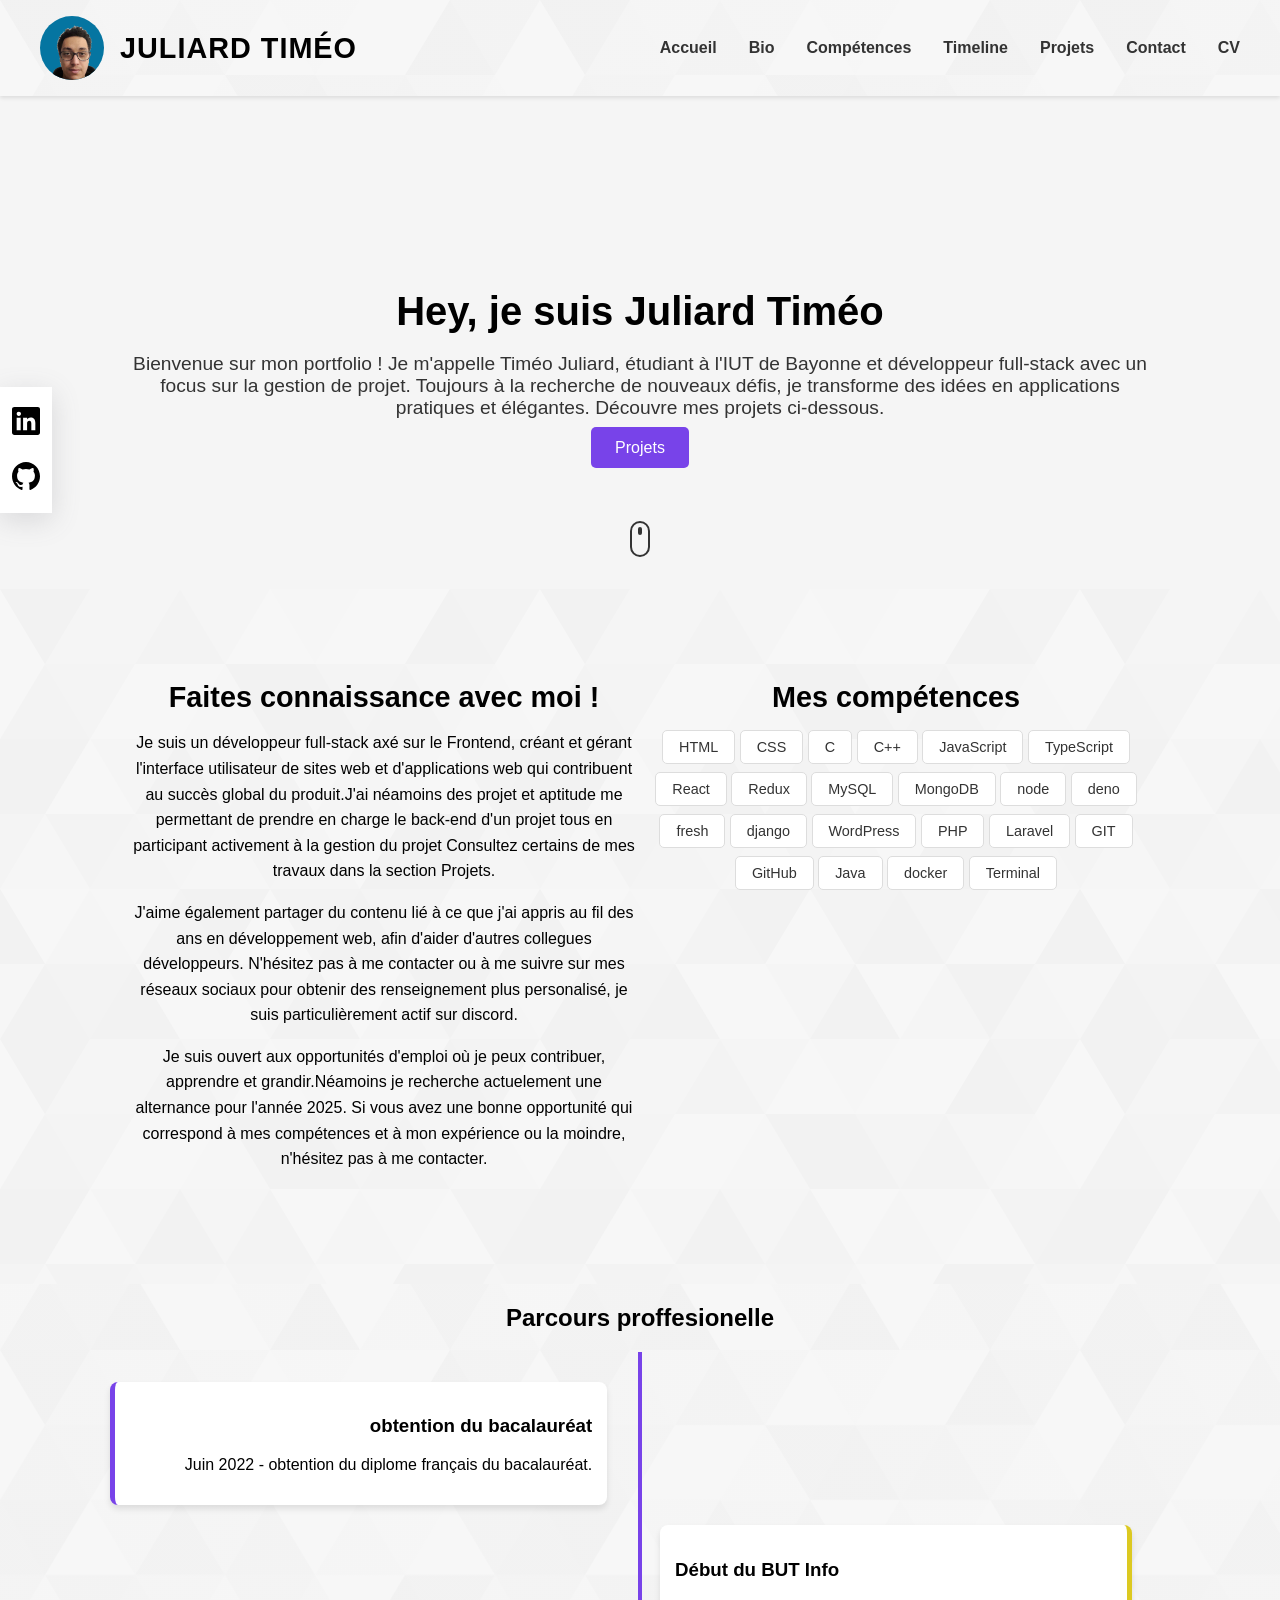
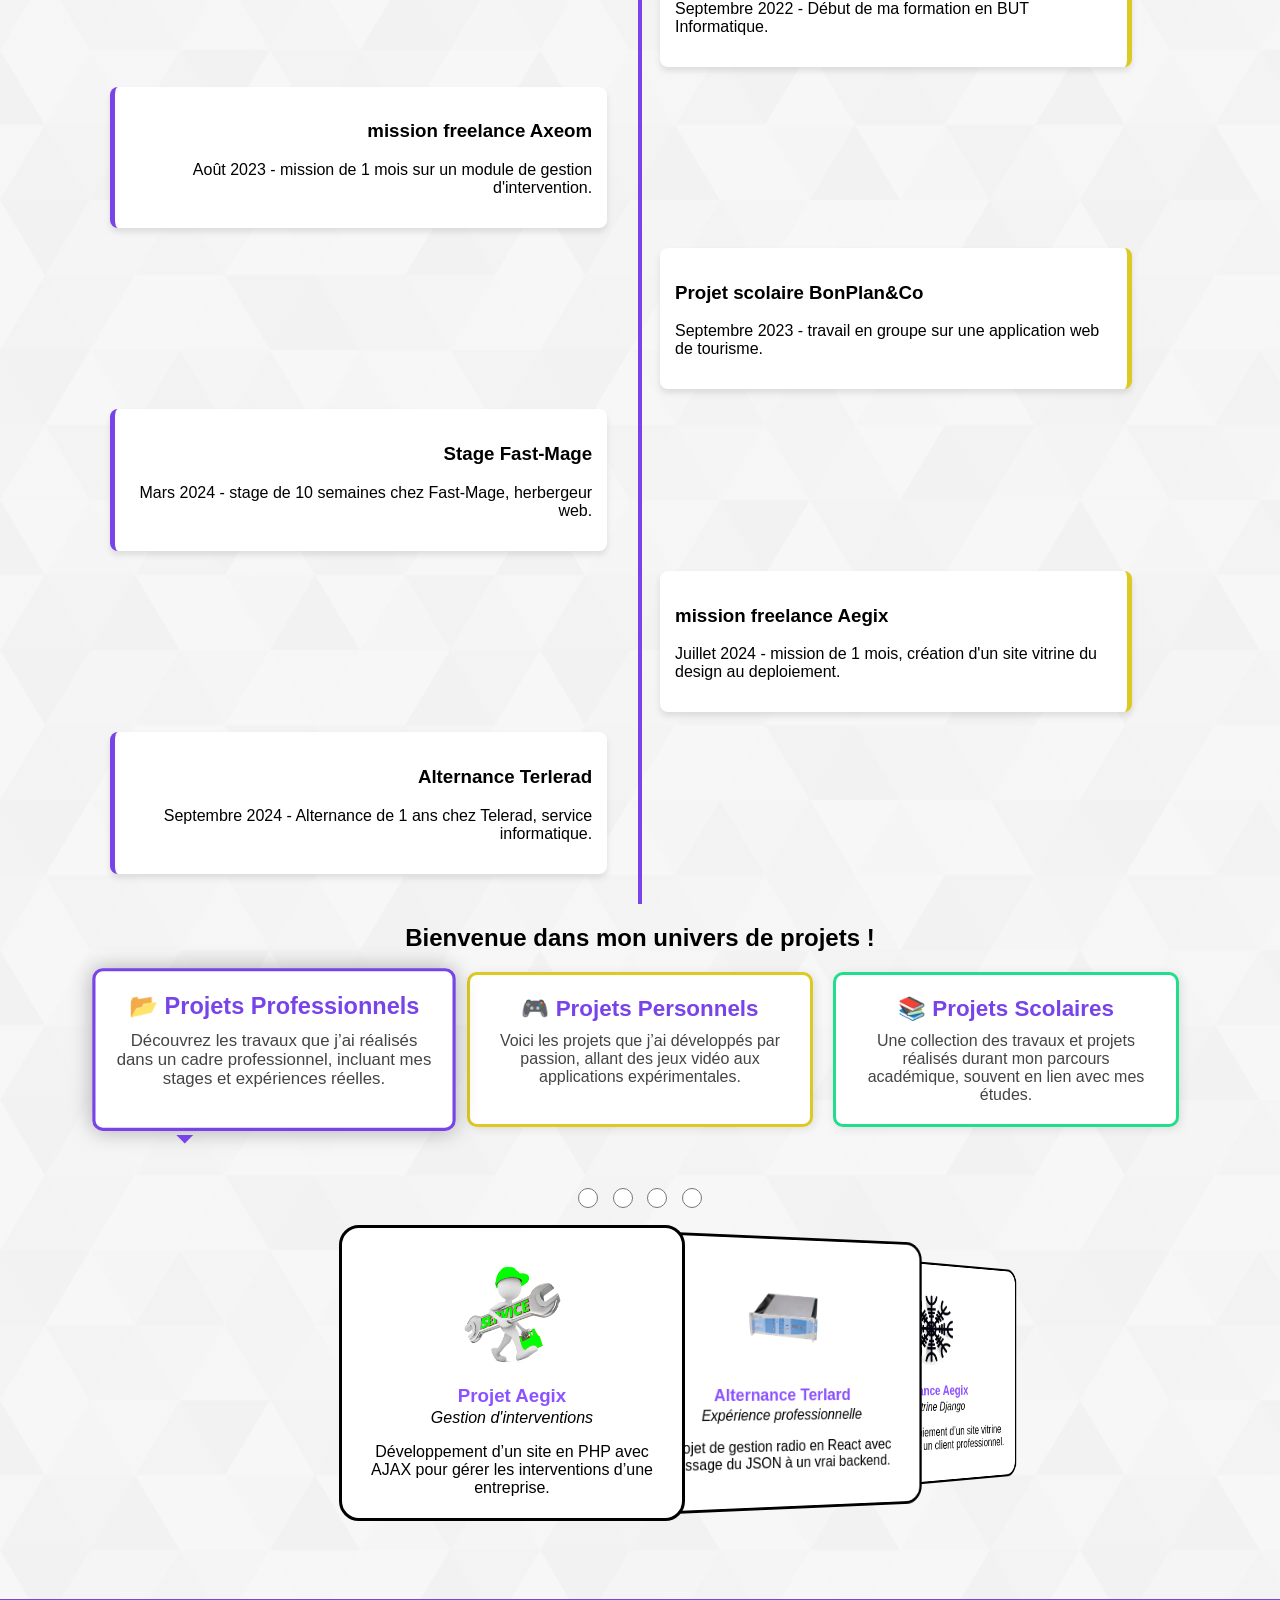
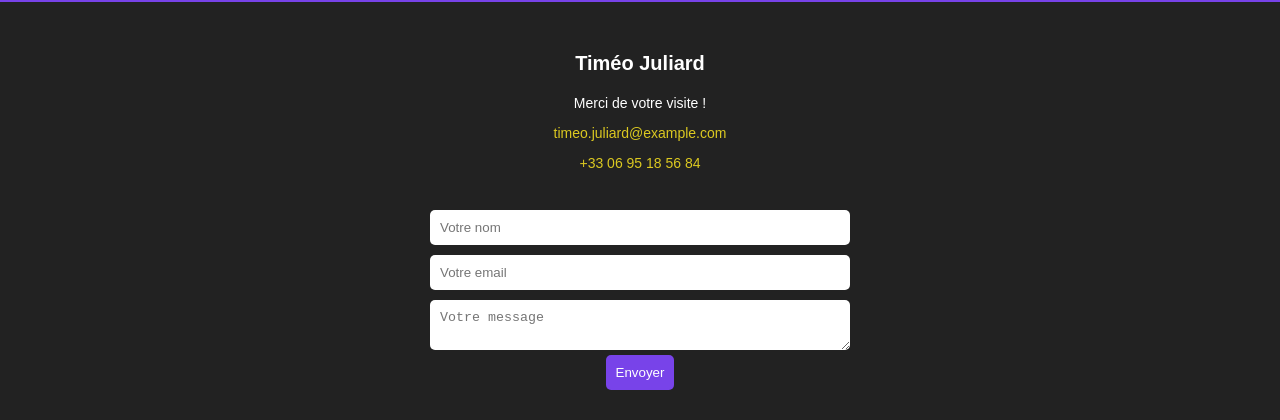
==== commit c4209723: "correctif d'apres xan" ====
--- a/index.html
+++ b/index.html
@@ -4,7 +4,7 @@
 <head>
   <meta charset="UTF-8">
   <meta name="viewport" content="width=device-width, initial-scale=1.0">
-  <title>Portfolio de [Votre Nom]</title>
+  <title>Juliard Timéo Portfolio</title>
   <link rel="stylesheet" href="styles.css">
   <script src="https://unpkg.com/swiper/swiper-bundle.min.js"></script>
   <script src="script.js" defer></script>
@@ -41,9 +41,9 @@
     <!-- Overlay pour prévisualisation -->
     <div class="overlay" id="cvOverlay">
       <div class="overlay-content">
-          <iframe src="CV_timeo.pdf"></iframe>
+          <iframe src="assets/CV_timeo.pdf"></iframe>
           <div class="cv-buttons">
-              <a href="CV_timeo.pdf" download="assets/CV_timeo.pdf">
+              <a href="assets/CV_timeo.pdf" download="assets/CV_timeo.pdf">
                   <button>Télécharger mon CV</button>
               </a>
           </div>
@@ -78,7 +78,7 @@
           </a>
         </div> -->
         <div class="home-hero__social">
-          <a href="https://github.com/" class="home-hero__social-icon-link" rel="noreferrer" target="_blank">
+          <a href="https://github.com/timouchee" class="home-hero__social-icon-link" rel="noreferrer" target="_blank">
             <img src="images/logo/github-dark.svg" alt="RammCodes Github Profile" class="home-hero__social-icon">
           </a>
         </div>
@@ -401,11 +401,7 @@
         </p>
       </div>
     
-      <div class="project-attachments">
-        <p><strong>Fichiers joints :</strong> <br>
-        Ø
-        </p>
-      </div>
+      
     </div>
     <!-- projet gestion d'intervention -->
     <div class="project-card" id="projet_gestion_intervention">
@@ -436,11 +432,7 @@
         </p>
       </div>
     
-      <div class="project-attachments">
-        <p><strong>Fichiers joints :</strong> <br>
-        (Ajouter ici les liens vers les fichiers si nécessaire)
-        </p>
-      </div>
+      
     </div>
     <!-- projet_freelance_aegix -->
     <div class="project-card" id="projet_freelance_aegix">
@@ -468,11 +460,7 @@
         </p>
       </div>
     
-      <div class="project-attachments">
-        <p><strong>Fichiers joints :</strong> <br>
-        Ø
-        </p>
-      </div>
+      
     </div>
     <!-- projet_stage_fastmage -->
     <div class="project-card" id="projet_stage_fastmage">
@@ -508,12 +496,7 @@
         </p>
       </div>
     
-      <div class="project-attachments">
-        <p><strong>Fichiers joints :</strong> <br>
-          - Screenshots du schéma et de l’application <br>
-          - Rapport de stage
-        </p>
-      </div>
+      
     </div>
     <!-- projet_jeu_007  -->
     <div class="project-card" id="projet_jeu_007">
@@ -559,11 +542,7 @@
         </p>
       </div>
     
-      <div class="project-attachments">
-        <p><strong>Fichiers joints :</strong> <br>
-        Ø
-        </p>
-      </div>
+      
     </div>
     <!-- projet_jeu_007_v2 -->
     <div class="project-card" id="projet_jeu_007_v2">
@@ -596,11 +575,7 @@
         </p>
       </div>
     
-      <div class="project-attachments">
-        <p><strong>Fichiers joints :</strong> <br>
-        Ø
-        </p>
-      </div>
+      
     </div>
     <!-- projet_goomba_mario -->
     <div class="project-card" id="projet_goomba_mario">
@@ -627,11 +602,7 @@
         </p>
       </div>
     
-      <div class="project-attachments">
-        <p><strong>Fichiers joints :</strong> <br>
-          - Le fichier .py (trop volumineux et sans emplacement fixe)
-        </p>
-      </div>
+      
     </div>
     <!-- projet_site_web -->
     <div class="project-card" id="projet_site_web">
@@ -669,12 +640,7 @@
         </p>
       </div>
     
-      <div class="project-attachments">
-        <p><strong>Fichiers joints :</strong> <br>
-          - Maquette en fil de fer (PDF) <br>
-          - Code source du site (si disponible)
-        </p>
-      </div>
+      
     </div>
     <!-- projet_memory -->
     <div class="project-card" id="projet_memory">
@@ -717,12 +683,7 @@
         </p>
       </div>
     
-      <div class="project-attachments">
-        <p><strong>Fichiers joints :</strong> <br>
-          - Code source du jeu (si disponible) <br>
-          - Maquettes des spécifications externes (PDF)
-        </p>
-      </div>
+      
     </div>
     <!-- projet_odoo_fnf -->
     <div class="project-card" id="projet_odoo_fnf">
@@ -752,12 +713,7 @@
         </p>
       </div>
     
-      <div class="project-attachments">
-        <p><strong>Fichiers joints :</strong> <br>
-          - Code source du module Odoo (si disponible) <br>
-          - Documentation du projet (PDF)
-        </p>
-      </div>
+      
     </div>
     <!-- projet_bonplan -->
     <div class="project-card" id="projet_bonplan">
@@ -791,13 +747,7 @@
         </p>
       </div>
     
-      <div class="project-attachments">
-        <p><strong>Fichiers joints :</strong> <br>
-          - Code source du projet (si disponible) <br>
-          - Documentation fonctionnelle et technique (PDF) <br>
-          - Présentation du projet devant le jury (diaporama)
-        </p>
-      </div>
+      
     </div>
     <!-- projet_data_analysis -->
     <div class="project-card" id="projet_data_analysis">
@@ -839,13 +789,7 @@
         </p>
       </div>
     
-      <div class="project-attachments">
-        <p><strong>Fichiers joints :</strong> <br>
-          - Code source du projet (Python) <br>
-          - Documentation technique et fonctionnelle (PDF) <br>
-          - Captures d’écran des visualisations générées
-        </p>
-      </div>
+      
     </div>
 
 
@@ -877,6 +821,7 @@
         <p class="footer-name">Timéo Juliard</p>
         <p class="footer-text">Merci de votre visite !</p>
         <p class="footer-email">timeo.juliard@example.com</p>
+        <p class="footer-email">+33 06 95 18 56 84</p>
       </div>
       <form id="contact-form" class="contact-form">
         <input type="text" name="name" placeholder="Votre nom" required>
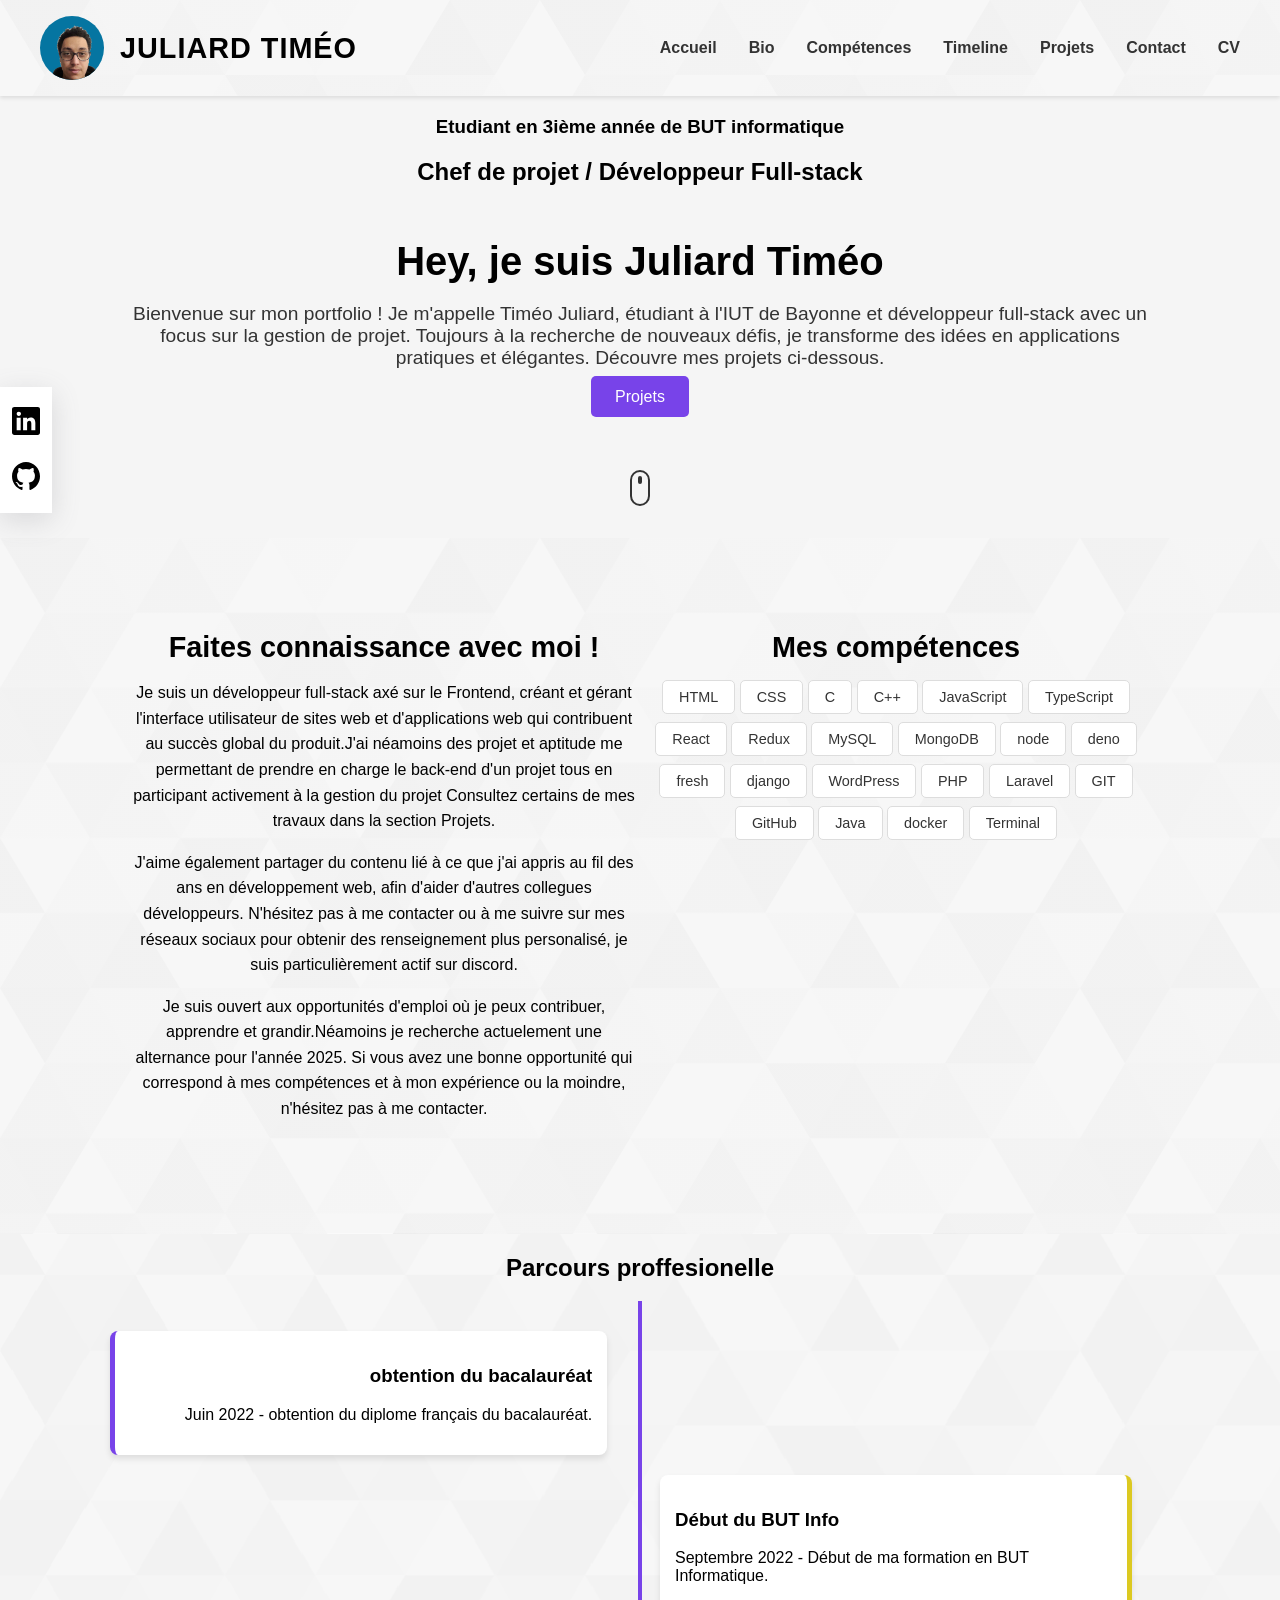
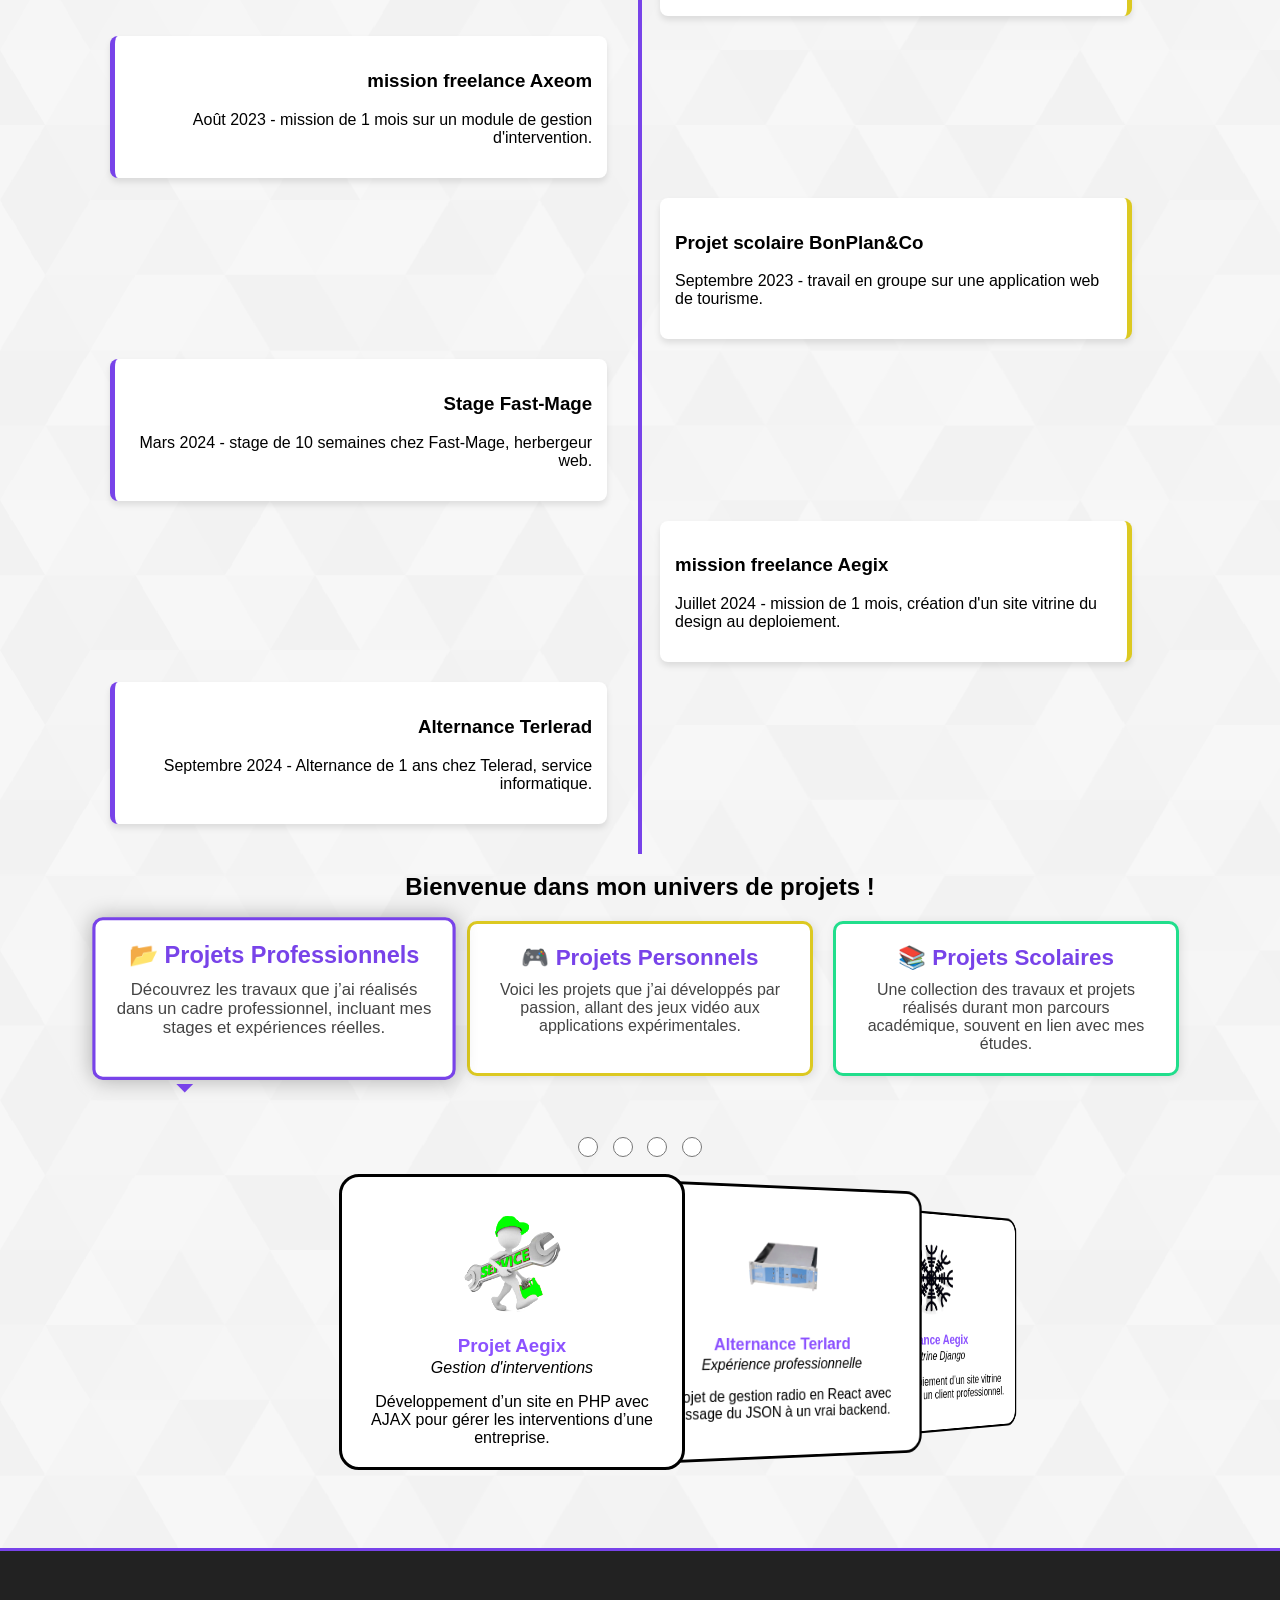
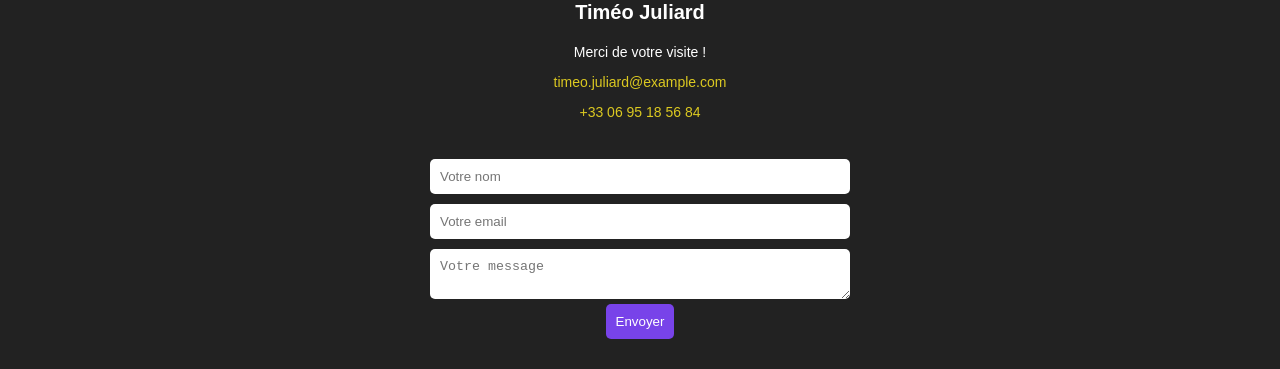
==== commit 0ee61311: "correctif celon papa" ====
--- a/index.html
+++ b/index.html
@@ -52,7 +52,11 @@
   </div>
 
 
-    <section class="home-hero">
+  <section class="home-hero">
+      <div class="top_of_page">
+        <h3>Etudiant en 3ième année de BUT informatique</h3>
+        <h2>Chef de projet / Développeur Full-stack</h2>
+      </div>
       <div class="home-hero__content" id="anvil_accueil">
         <h1 class="heading-primary">Hey, je suis Juliard Timéo</h1>
         <div class="home-hero__info">
--- a/styles.css
+++ b/styles.css
@@ -197,7 +197,7 @@
     padding-right: 2rem;
     padding-left: 2rem;
     padding-bottom: 2rem;
-    padding-top: 20%;
+    /* padding-top: 20%; */
     background: #f5f5f5;
   }
   
@@ -917,4 +917,13 @@
     padding: 10px 20px;
     cursor: pointer;
     margin-top: 10px;
-}+}
+
+.top_of_page
+{
+    /* position: relative;
+    top: 0; */
+    margin-top: 8%;
+}
+
+
